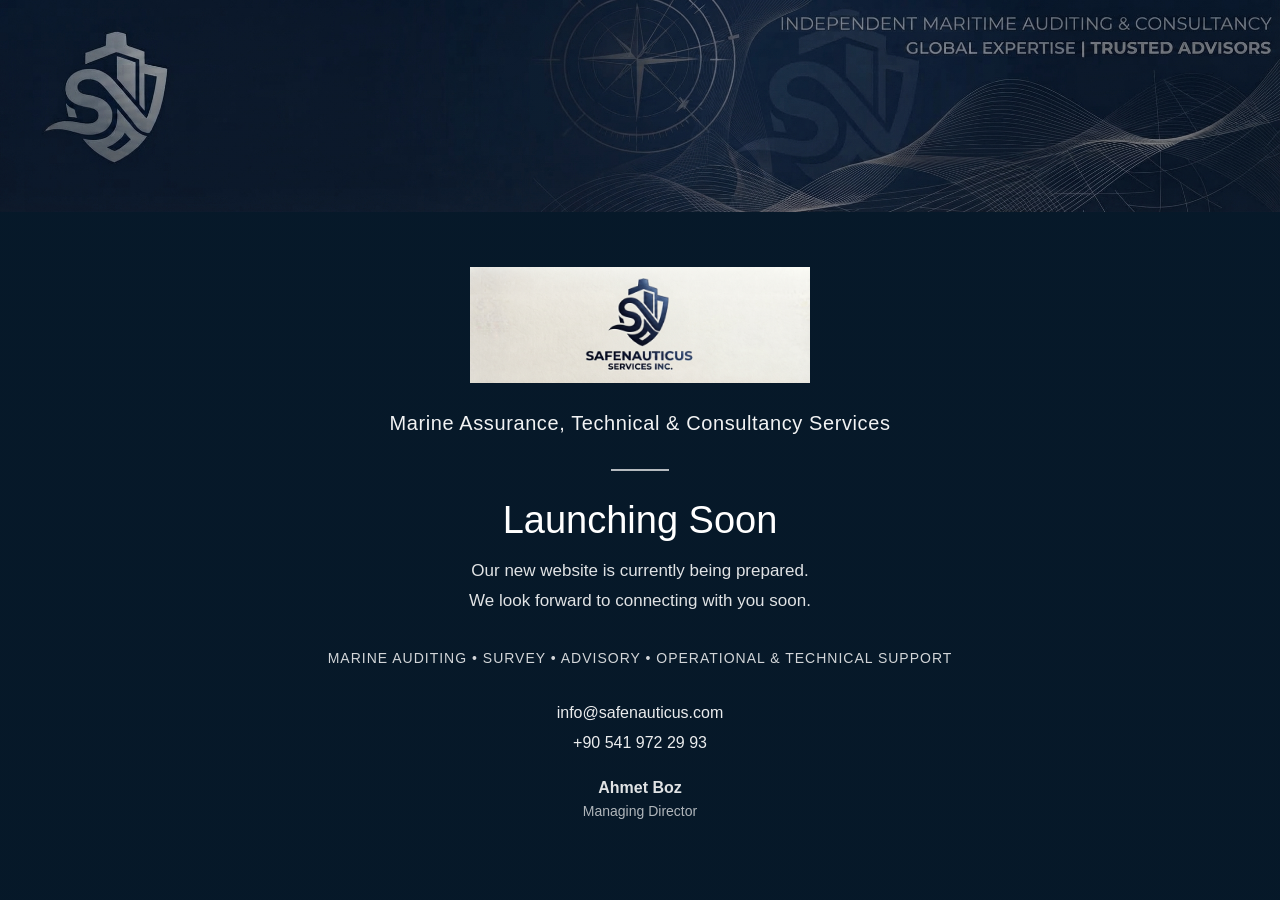
==== index.html @ a17a0221 "Update index.html" ====
<!DOCTYPE html>
<html lang="en">
<head>
  <meta charset="UTF-8" />
  <meta name="viewport" content="width=device-width, initial-scale=1.0" />

  <title>SafeNauticus Services Inc.</title>

  <meta
    name="description"
    content="SafeNauticus Services Inc. - Marine Assurance, Technical and Consultancy Services."
  />

  <link rel="icon" type="image/png" href="favicon.png">
  <link rel="apple-touch-icon" href="favicon.png">

  <style>
    * {
      margin: 0;
      padding: 0;
      box-sizing: border-box;
    }

    html,
    body {
      width: 100%;
      min-height: 100%;
      background: #071a2b;
      font-family: Arial, Helvetica, sans-serif;
      color: #ffffff;
    }

    body {
      min-height: 100vh;
      overflow-x: hidden;
    }

    .hero {
      width: 100%;
      min-height: 100vh;

      background-color: #071a2b;

      background-image:
        linear-gradient(
          rgba(3, 17, 30, 0.12),
          rgba(3, 17, 30, 0.18)
        ),
        url("Cover.jpeg");

      background-size: 100% auto;
      background-position: top center;
      background-repeat: no-repeat;

      display: flex;
      align-items: center;
      justify-content: center;

      padding: 250px 24px 60px;
    }

    .content {
      width: 100%;
      max-width: 900px;
      text-align: center;
      margin: 0 auto;
    }

    .logo {
      width: 340px;
      max-width: 85%;
      height: auto;
      display: block;
      margin: 0 auto 24px;
    }

    .subtitle {
      font-size: clamp(16px, 1.9vw, 20px);
      font-weight: 400;
      letter-spacing: 0.6px;
      line-height: 1.6;
      opacity: 0.95;
      margin-bottom: 30px;
    }

    .divider {
      width: 58px;
      height: 2px;
      background: rgba(255, 255, 255, 0.70);
      margin: 0 auto 28px;
    }

    h2 {
      font-size: clamp(28px, 3vw, 38px);
      font-weight: 500;
      margin-bottom: 14px;
    }

    .message {
      font-size: clamp(15px, 1.5vw, 17px);
      line-height: 1.75;
      opacity: 0.88;
      margin-bottom: 30px;
    }

    .services {
      font-size: clamp(12px, 1.1vw, 14px);
      font-weight: 500;
      letter-spacing: 1px;
      line-height: 1.9;
      text-transform: uppercase;
      opacity: 0.82;
      margin-bottom: 26px;
    }

    .contact {
      margin-top: 4px;
      line-height: 1.9;
    }

    .email,
    .phone {
      display: inline-block;
      font-size: 16px;
      font-weight: 500;
      color: #ffffff;
      text-decoration: none;
      opacity: 0.92;
    }

    .email:hover,
    .phone:hover {
      opacity: 1;
    }

    .person {
      margin-top: 16px;
      font-size: 15px;
      line-height: 1.6;
      opacity: 0.88;
    }

    .person-name {
      font-weight: 600;
      font-size: 16px;
    }

    .person-title {
      font-size: 14px;
      opacity: 0.78;
    }

    @media (max-width: 1100px) {
      .hero {
        padding-top: 220px;
      }
    }

    @media (max-width: 768px) {
      .hero {
        background-size: 100% auto;
        background-position: top center;
        padding: 170px 20px 45px;
      }

      .logo {
        width: 290px;
        max-width: 88%;
        margin-bottom: 22px;
      }

      .subtitle {
        margin-bottom: 26px;
      }

      .services {
        max-width: 600px;
        margin-left: auto;
        margin-right: auto;
        margin-bottom: 24px;
      }
    }

    @media (max-width: 480px) {
      .hero {
        padding-top: 120px;
      }

      .logo {
        width: 250px;
        max-width: 90%;
      }

      .services {
        letter-spacing: 0.7px;
      }

      .message br {
        display: none;
      }
    }
  </style>
</head>

<body>

  <section class="hero">

    <div class="content">

      <img
        src="mainlogo.jpeg"
        alt="SafeNauticus Services Inc."
        class="logo"
      />

      <div class="subtitle">
        Marine Assurance, Technical &amp; Consultancy Services
      </div>

      <div class="divider"></div>

      <h2>Launching Soon</h2>

      <div class="message">
        Our new website is currently being prepared.<br>
        We look forward to connecting with you soon.
      </div>

      <div class="services">
        Marine Auditing • Survey • Advisory • Operational &amp; Technical Support
      </div>

      <div class="contact">

        <a
          href="mailto:info@safenauticus.com"
          class="email"
        >
          info@safenauticus.com
        </a>

        <br>

        <a
          href="tel:+905419722993"
          class="phone"
        >
          +90 541 972 29 93
        </a>

        <div class="person">
          <div class="person-name">Ahmet Boz</div>
          <div class="person-title">Managing Director</div>
        </div>

      </div>

    </div>

  </section>

</body>
</html>
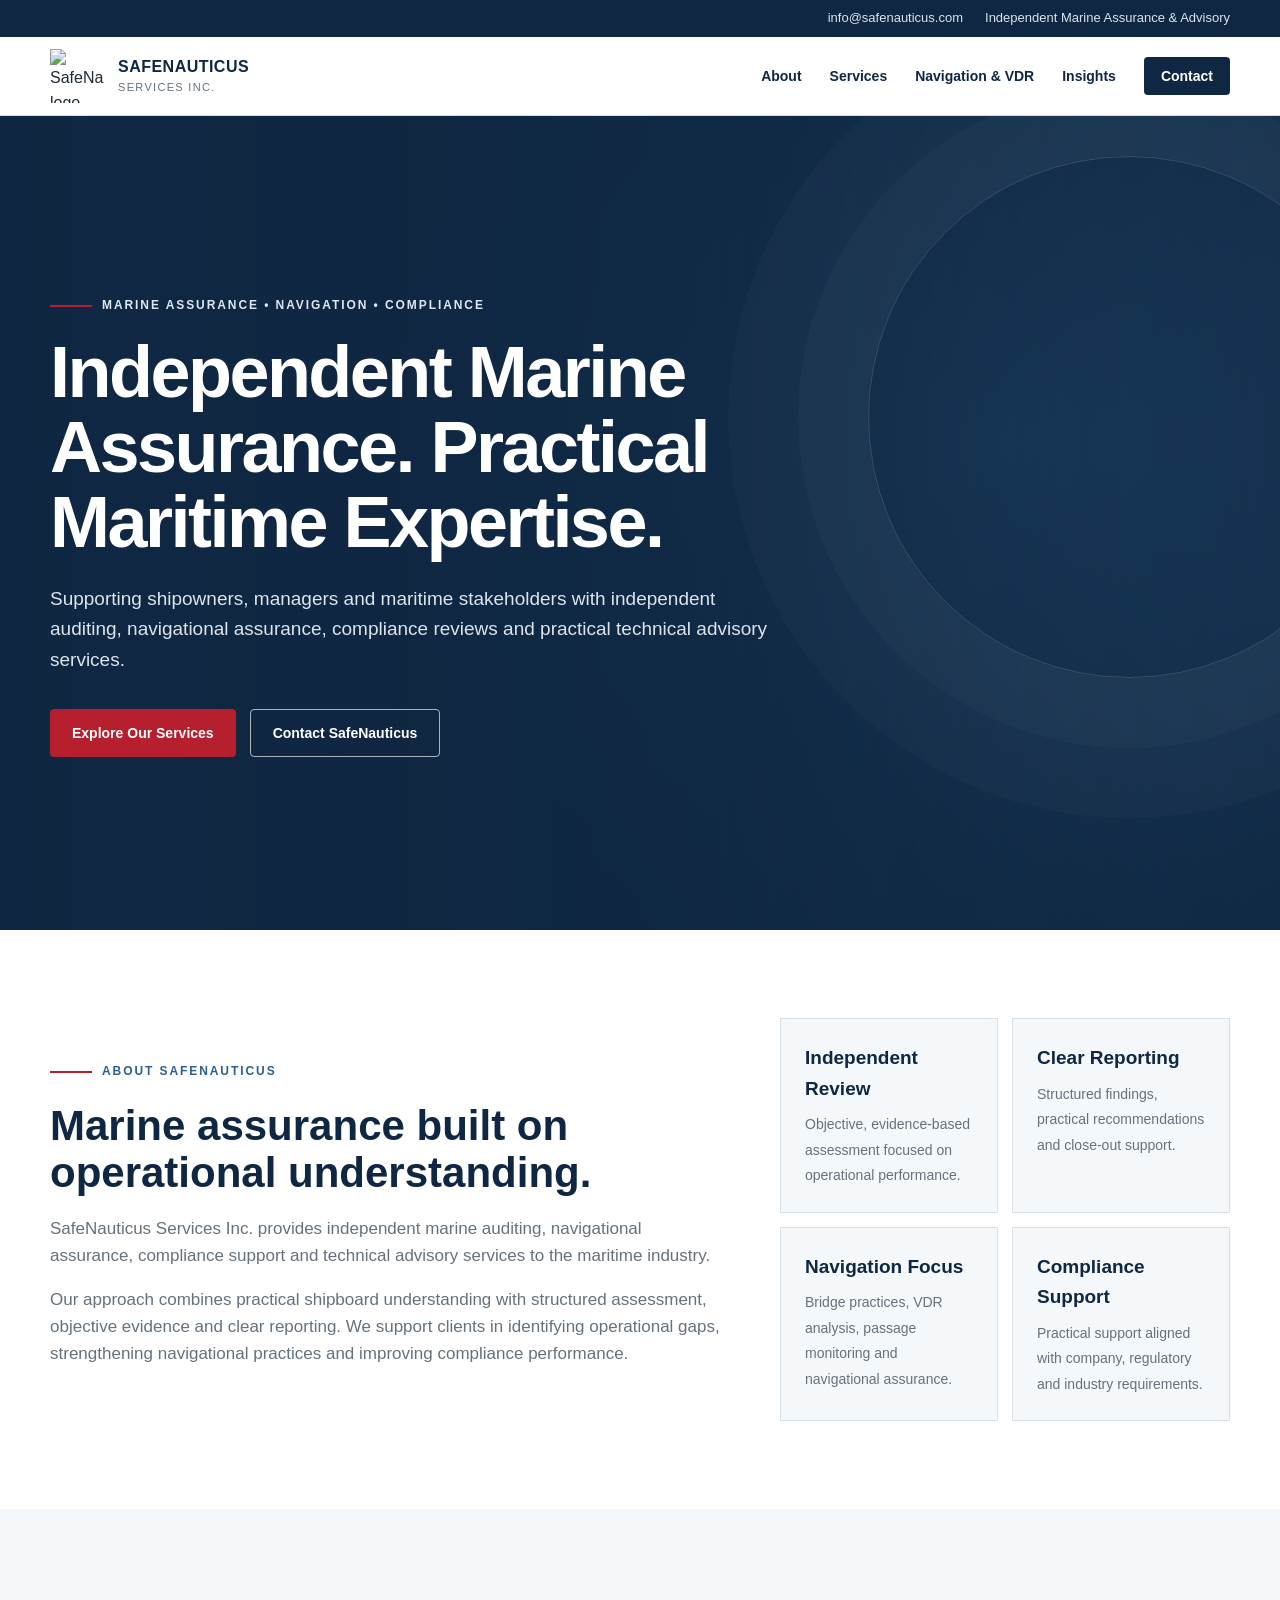
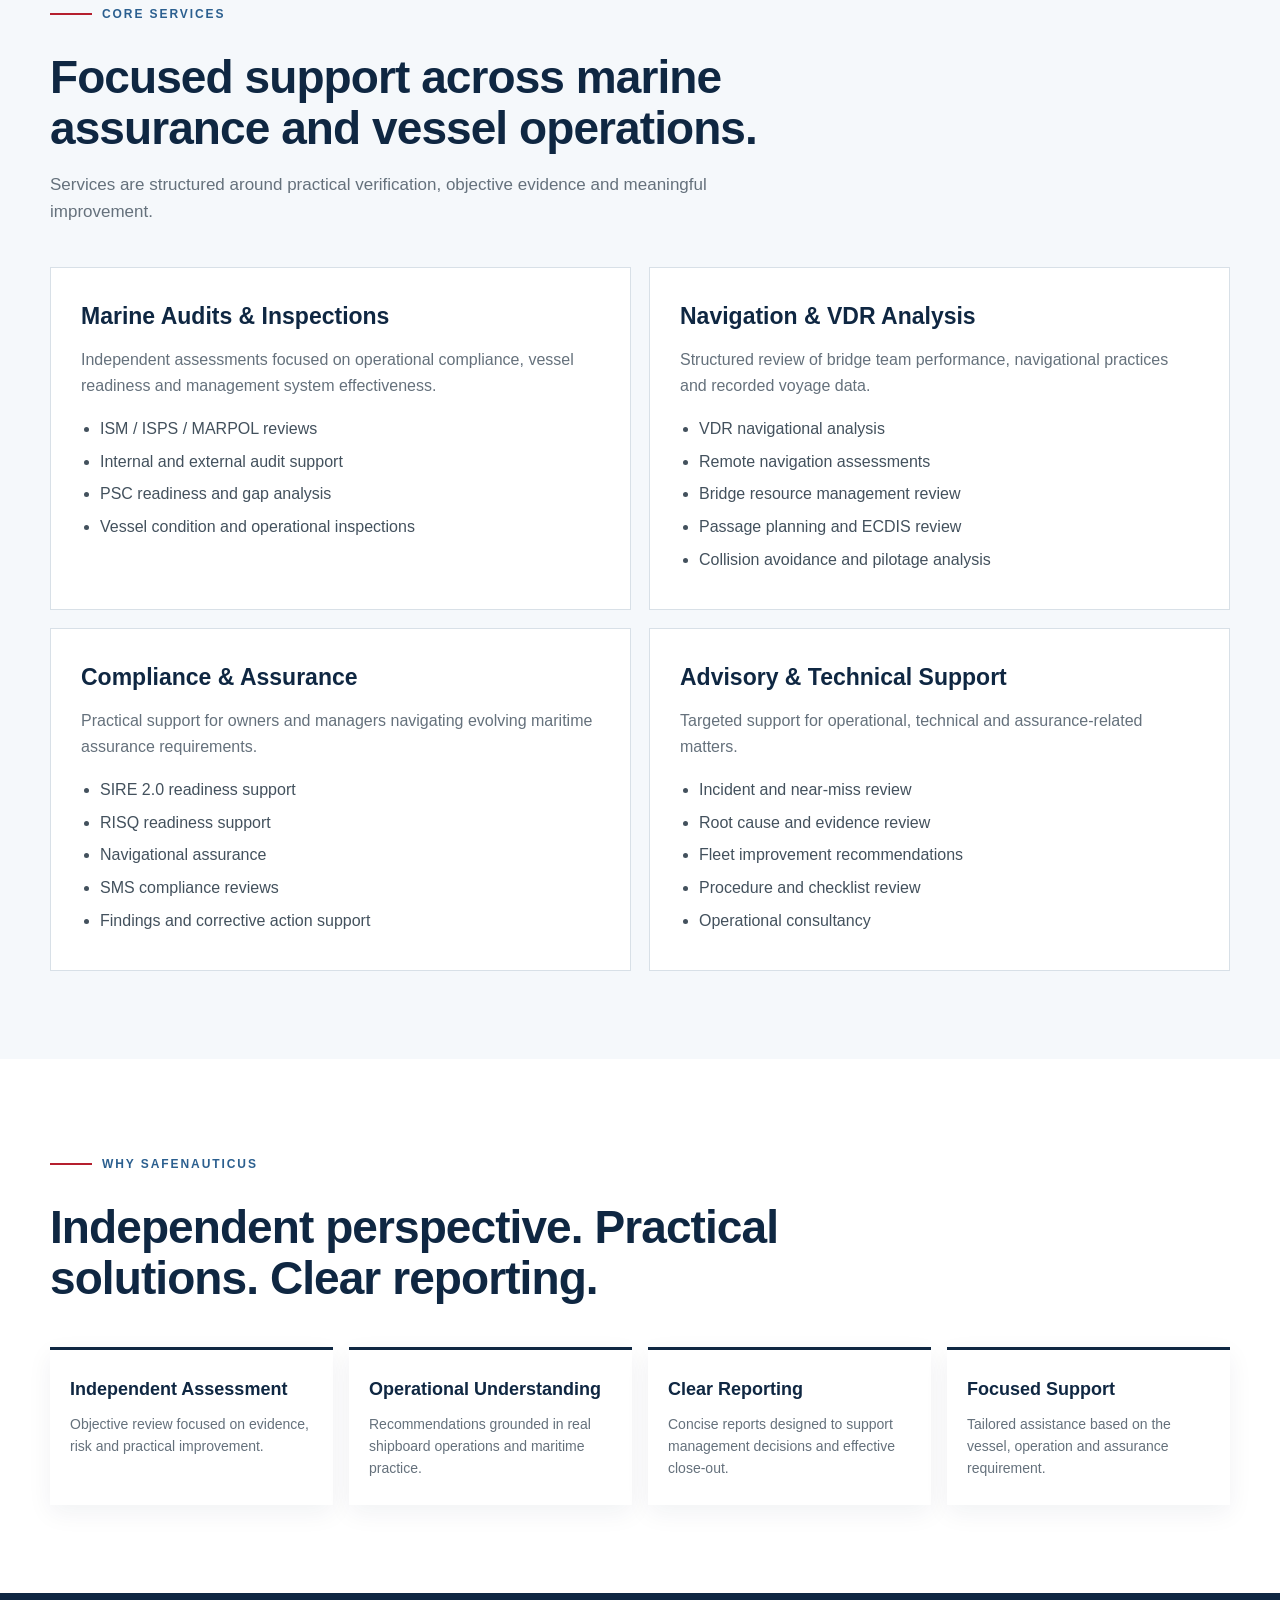
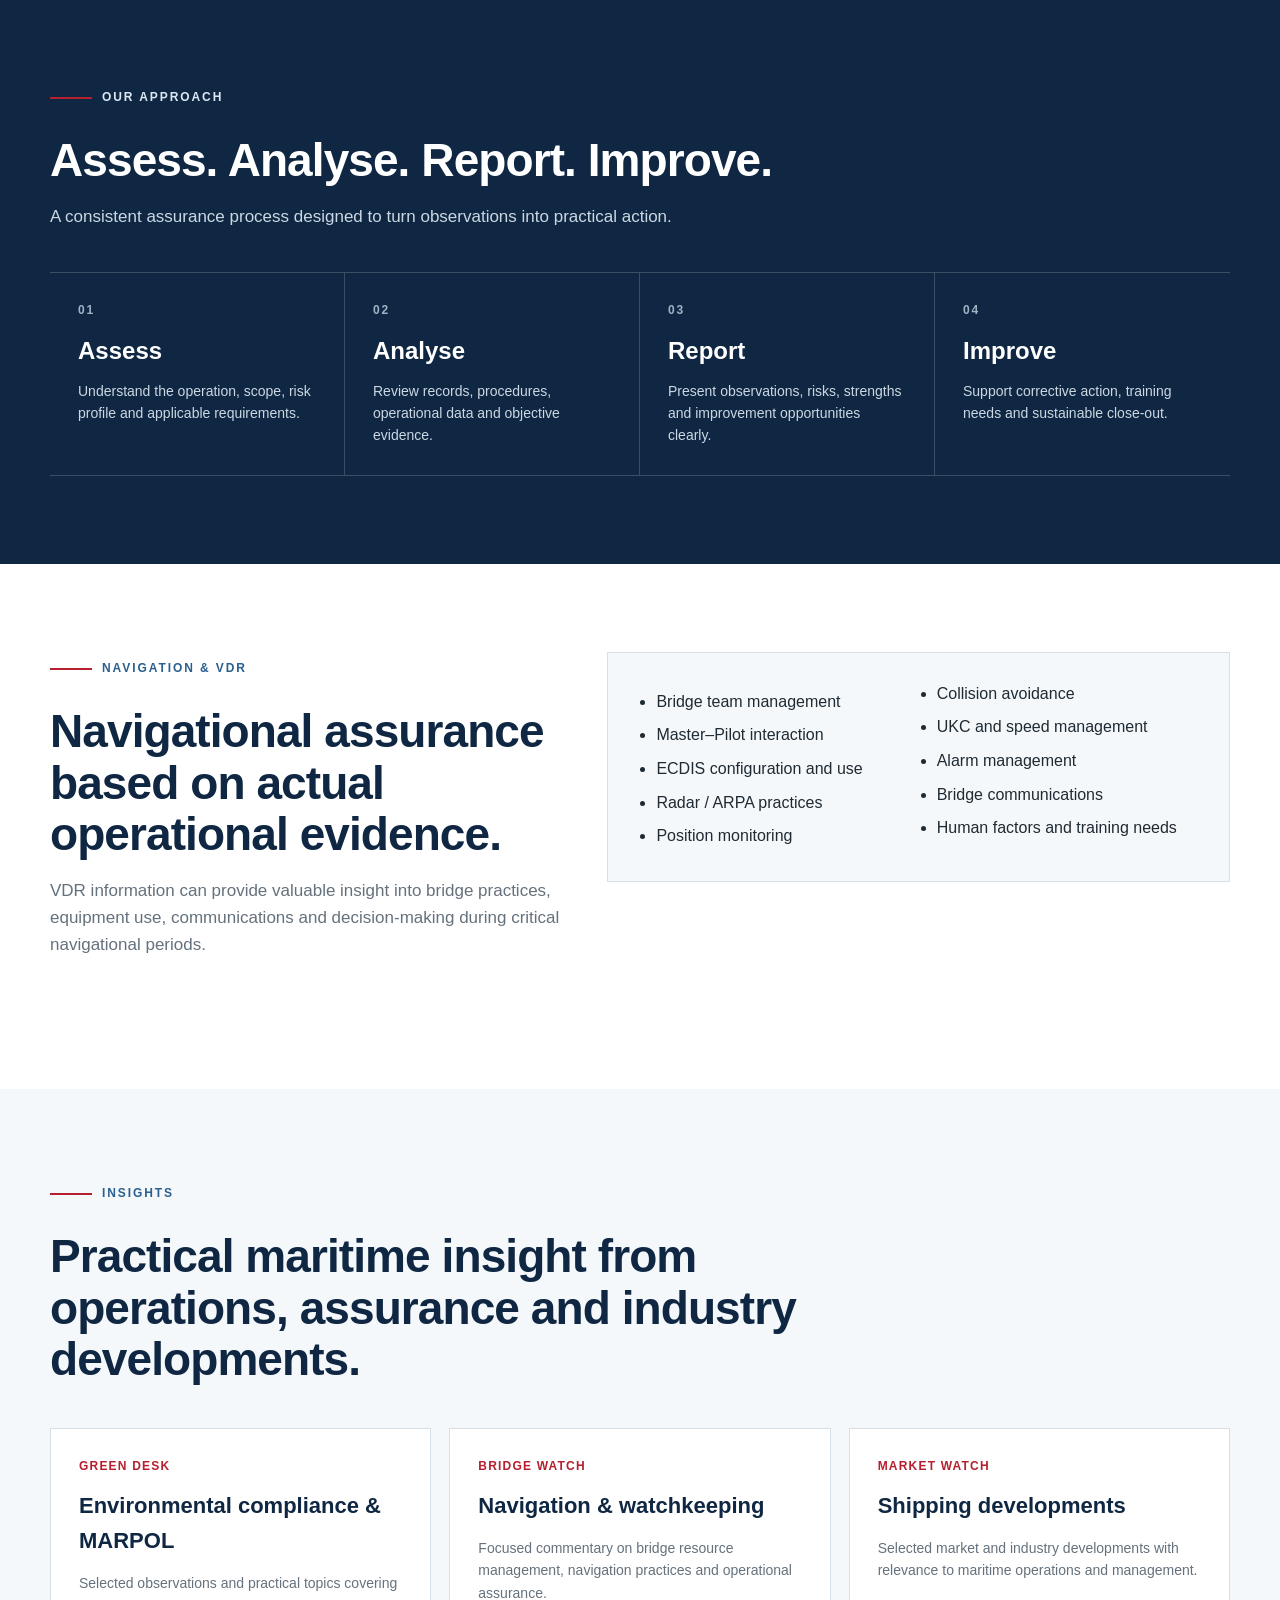
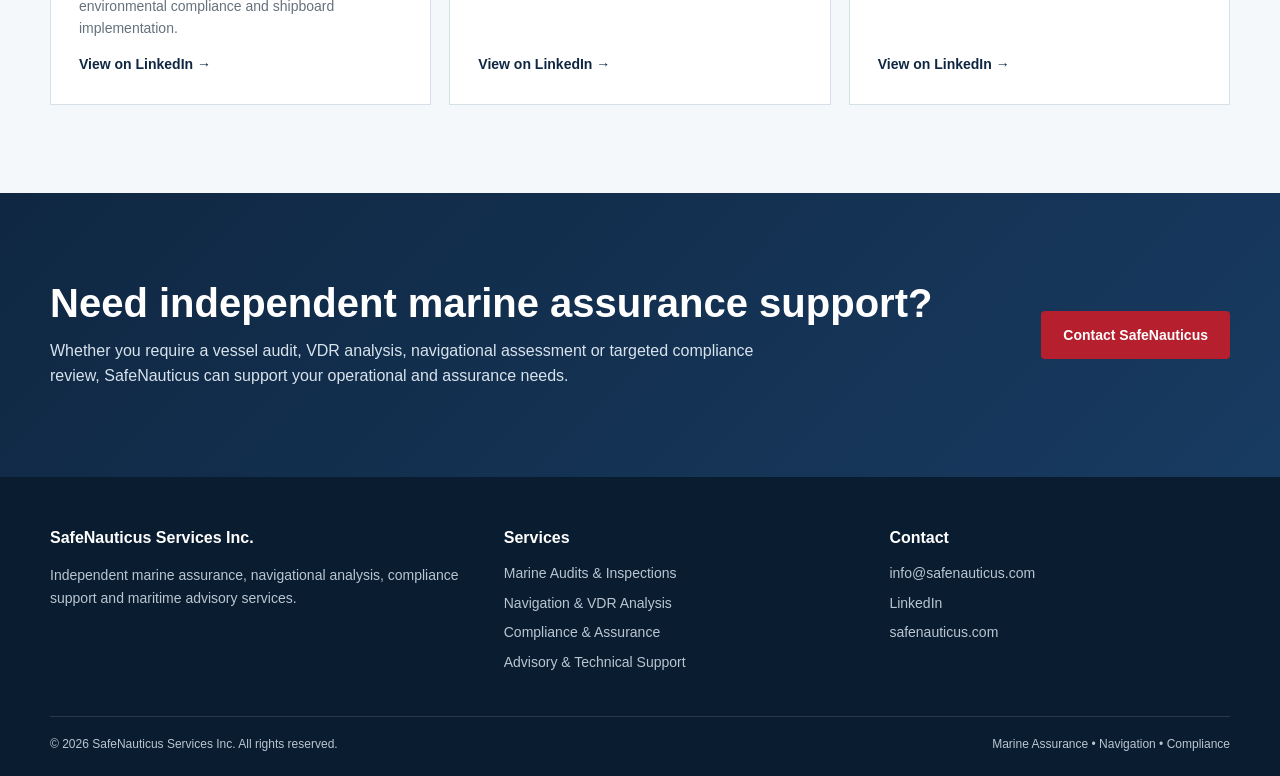
==== commit 7b0263a0: "Redesign SafeNauticus homepage Updated HTML structure and styling for improved semantics and design " ====
--- a/index.html
+++ b/index.html
@@ -1,264 +1,745 @@
-<!DOCTYPE html>
+<!doctype html>
 <html lang="en">
 <head>
-  <meta charset="UTF-8" />
-  <meta name="viewport" content="width=device-width, initial-scale=1.0" />
-
-  <title>SafeNauticus Services Inc.</title>
-
-  <meta
-    name="description"
-    content="SafeNauticus Services Inc. - Marine Assurance, Technical and Consultancy Services."
-  />
-
-  <link rel="icon" type="image/png" href="favicon.png">
-  <link rel="apple-touch-icon" href="favicon.png">
+  <meta charset="utf-8" />
+  <meta name="viewport" content="width=device-width, initial-scale=1" />
+  <meta name="description" content="SafeNauticus Services Inc. provides independent marine auditing, navigational assurance, VDR analysis, compliance support and maritime advisory services." />
+  <title>SafeNauticus Services Inc. | Marine Assurance & VDR Analysis</title>
 
   <style>
-    * {
-      margin: 0;
-      padding: 0;
-      box-sizing: border-box;
-    }
-
-    html,
-    body {
-      width: 100%;
-      min-height: 100%;
-      background: #071a2b;
-      font-family: Arial, Helvetica, sans-serif;
-      color: #ffffff;
-    }
-
-    body {
-      min-height: 100vh;
-      overflow-x: hidden;
-    }
-
-    .hero {
-      width: 100%;
-      min-height: 100vh;
-
-      background-color: #071a2b;
-
-      background-image:
-        linear-gradient(
-          rgba(3, 17, 30, 0.12),
-          rgba(3, 17, 30, 0.18)
-        ),
-        url("Cover.jpeg");
-
-      background-size: 100% auto;
-      background-position: top center;
-      background-repeat: no-repeat;
-
-      display: flex;
-      align-items: center;
-      justify-content: center;
-
-      padding: 250px 24px 60px;
-    }
-
-    .content {
-      width: 100%;
-      max-width: 900px;
-      text-align: center;
-      margin: 0 auto;
-    }
-
-    .logo {
-      width: 340px;
-      max-width: 85%;
-      height: auto;
-      display: block;
-      margin: 0 auto 24px;
-    }
-
-    .subtitle {
-      font-size: clamp(16px, 1.9vw, 20px);
-      font-weight: 400;
-      letter-spacing: 0.6px;
-      line-height: 1.6;
-      opacity: 0.95;
-      margin-bottom: 30px;
-    }
-
-    .divider {
-      width: 58px;
-      height: 2px;
-      background: rgba(255, 255, 255, 0.70);
-      margin: 0 auto 28px;
-    }
-
-    h2 {
-      font-size: clamp(28px, 3vw, 38px);
-      font-weight: 500;
-      margin-bottom: 14px;
-    }
-
-    .message {
-      font-size: clamp(15px, 1.5vw, 17px);
-      line-height: 1.75;
-      opacity: 0.88;
-      margin-bottom: 30px;
-    }
-
-    .services {
-      font-size: clamp(12px, 1.1vw, 14px);
-      font-weight: 500;
-      letter-spacing: 1px;
-      line-height: 1.9;
-      text-transform: uppercase;
-      opacity: 0.82;
-      margin-bottom: 26px;
-    }
-
-    .contact {
-      margin-top: 4px;
-      line-height: 1.9;
-    }
-
-    .email,
-    .phone {
-      display: inline-block;
-      font-size: 16px;
-      font-weight: 500;
-      color: #ffffff;
-      text-decoration: none;
-      opacity: 0.92;
-    }
-
-    .email:hover,
-    .phone:hover {
-      opacity: 1;
-    }
-
-    .person {
-      margin-top: 16px;
-      font-size: 15px;
-      line-height: 1.6;
-      opacity: 0.88;
-    }
-
-    .person-name {
-      font-weight: 600;
-      font-size: 16px;
-    }
-
-    .person-title {
-      font-size: 14px;
-      opacity: 0.78;
-    }
-
-    @media (max-width: 1100px) {
-      .hero {
-        padding-top: 220px;
-      }
-    }
-
-    @media (max-width: 768px) {
-      .hero {
-        background-size: 100% auto;
-        background-position: top center;
-        padding: 170px 20px 45px;
-      }
-
-      .logo {
-        width: 290px;
-        max-width: 88%;
-        margin-bottom: 22px;
-      }
-
-      .subtitle {
-        margin-bottom: 26px;
-      }
-
-      .services {
-        max-width: 600px;
-        margin-left: auto;
-        margin-right: auto;
-        margin-bottom: 24px;
-      }
-    }
-
-    @media (max-width: 480px) {
-      .hero {
-        padding-top: 120px;
-      }
-
-      .logo {
-        width: 250px;
-        max-width: 90%;
-      }
-
-      .services {
-        letter-spacing: 0.7px;
-      }
-
-      .message br {
-        display: none;
-      }
+    :root{
+      --navy:#0f2742;
+      --navy-2:#183b61;
+      --blue:#2b5f8f;
+      --red:#b51f2e;
+      --ink:#1f2a33;
+      --muted:#65717c;
+      --line:#d8e0e7;
+      --soft:#f5f8fb;
+      --white:#ffffff;
+      --max:1180px;
+    }
+
+    *{box-sizing:border-box}
+    html{scroll-behavior:smooth}
+    body{
+      margin:0;
+      font-family:Arial, Helvetica, sans-serif;
+      color:var(--ink);
+      background:var(--white);
+      line-height:1.6;
+    }
+
+    a{color:inherit;text-decoration:none}
+    img{max-width:100%;display:block}
+    .container{width:min(var(--max), calc(100% - 40px));margin:auto}
+
+    .topbar{
+      background:var(--navy);
+      color:#d9e5ef;
+      font-size:13px;
+      padding:8px 0;
+    }
+    .topbar-inner{
+      display:flex;
+      justify-content:flex-end;
+      gap:22px;
+      align-items:center;
+    }
+
+    header{
+      position:sticky;
+      top:0;
+      z-index:50;
+      background:rgba(255,255,255,.96);
+      backdrop-filter:blur(10px);
+      border-bottom:1px solid var(--line);
+    }
+    .nav{
+      min-height:78px;
+      display:flex;
+      align-items:center;
+      justify-content:space-between;
+      gap:25px;
+    }
+    .brand{
+      display:flex;
+      align-items:center;
+      gap:14px;
+      min-width:250px;
+    }
+    .brand img{
+      width:54px;
+      height:54px;
+      object-fit:contain;
+    }
+    .brand-name{
+      font-weight:800;
+      letter-spacing:.03em;
+      color:var(--navy);
+      line-height:1.1;
+    }
+    .brand-name span{
+      display:block;
+      font-weight:500;
+      font-size:11px;
+      color:var(--muted);
+      letter-spacing:.12em;
+      margin-top:5px;
+    }
+    nav ul{
+      display:flex;
+      gap:28px;
+      list-style:none;
+      padding:0;
+      margin:0;
+      align-items:center;
+      font-size:14px;
+      font-weight:700;
+      color:var(--navy);
+    }
+    nav a:hover{color:var(--red)}
+    .nav-cta{
+      background:var(--navy);
+      color:#fff;
+      padding:11px 17px;
+      border-radius:4px;
+    }
+    .nav-cta:hover{background:var(--red);color:#fff}
+
+    .hero{
+      position:relative;
+      overflow:hidden;
+      background:
+        linear-gradient(90deg, rgba(15,39,66,.97) 0%, rgba(15,39,66,.91) 56%, rgba(15,39,66,.66) 100%),
+        radial-gradient(circle at 78% 40%, #2d648d 0%, #0f2742 55%);
+      color:white;
+      min-height:610px;
+      display:flex;
+      align-items:center;
+    }
+    .hero:after{
+      content:"";
+      position:absolute;
+      width:520px;
+      height:520px;
+      right:-110px;
+      top:40px;
+      border:1px solid rgba(255,255,255,.15);
+      border-radius:50%;
+      box-shadow:
+        0 0 0 70px rgba(255,255,255,.025),
+        0 0 0 140px rgba(255,255,255,.018);
+    }
+    .hero-content{
+      position:relative;
+      z-index:2;
+      max-width:800px;
+      padding:85px 0;
+    }
+    .eyebrow{
+      display:inline-flex;
+      align-items:center;
+      gap:10px;
+      text-transform:uppercase;
+      letter-spacing:.16em;
+      font-size:12px;
+      font-weight:800;
+      color:#dce8f2;
+      margin-bottom:20px;
+    }
+    .eyebrow:before{
+      content:"";
+      width:42px;
+      height:2px;
+      background:var(--red);
+    }
+    h1{
+      margin:0 0 24px;
+      font-size:clamp(42px,6vw,72px);
+      line-height:1.04;
+      letter-spacing:-.035em;
+      max-width:850px;
+    }
+    .hero p{
+      max-width:720px;
+      font-size:19px;
+      color:#dce5ed;
+      margin:0 0 34px;
+    }
+    .buttons{
+      display:flex;
+      flex-wrap:wrap;
+      gap:14px;
+    }
+    .btn{
+      display:inline-flex;
+      justify-content:center;
+      align-items:center;
+      min-height:48px;
+      padding:0 22px;
+      border-radius:4px;
+      font-weight:800;
+      font-size:14px;
+      transition:.2s ease;
+    }
+    .btn-primary{background:var(--red);color:#fff}
+    .btn-primary:hover{background:#941824}
+    .btn-outline{border:1px solid rgba(255,255,255,.65);color:white}
+    .btn-outline:hover{background:white;color:var(--navy)}
+
+    section{padding:88px 0}
+    .section-head{
+      max-width:760px;
+      margin-bottom:42px;
+    }
+    .section-head h2{
+      font-size:clamp(30px,4vw,46px);
+      line-height:1.12;
+      margin:8px 0 16px;
+      color:var(--navy);
+      letter-spacing:-.02em;
+    }
+    .section-head p{
+      color:var(--muted);
+      font-size:17px;
+      margin:0;
+    }
+
+    .intro-grid{
+      display:grid;
+      grid-template-columns:1.2fr .8fr;
+      gap:55px;
+      align-items:center;
+    }
+    .intro-copy h2{
+      font-size:42px;
+      line-height:1.13;
+      color:var(--navy);
+      margin:0 0 18px;
+    }
+    .intro-copy p{color:var(--muted);font-size:17px}
+    .stats{
+      display:grid;
+      grid-template-columns:1fr 1fr;
+      gap:14px;
+    }
+    .stat{
+      background:var(--soft);
+      border:1px solid var(--line);
+      padding:24px;
+      min-height:130px;
+    }
+    .stat strong{
+      display:block;
+      color:var(--navy);
+      font-size:19px;
+      margin-bottom:7px;
+    }
+    .stat span{font-size:14px;color:var(--muted)}
+
+    .services{background:var(--soft)}
+    .cards{
+      display:grid;
+      grid-template-columns:repeat(2,1fr);
+      gap:18px;
+    }
+    .card{
+      background:#fff;
+      border:1px solid var(--line);
+      padding:30px;
+      transition:.2s ease;
+      position:relative;
+      overflow:hidden;
+    }
+    .card:before{
+      content:"";
+      position:absolute;
+      left:0;top:0;
+      width:4px;height:100%;
+      background:var(--red);
+      transform:scaleY(0);
+      transform-origin:top;
+      transition:.2s;
+    }
+    .card:hover{transform:translateY(-3px);box-shadow:0 14px 32px rgba(15,39,66,.08)}
+    .card:hover:before{transform:scaleY(1)}
+    .card h3{color:var(--navy);font-size:23px;margin:0 0 12px}
+    .card p{color:var(--muted);margin:0 0 18px}
+    .card ul{padding-left:19px;margin:0;color:#43515d}
+    .card li{margin:7px 0}
+
+    .why-grid{
+      display:grid;
+      grid-template-columns:repeat(4,1fr);
+      gap:16px;
+    }
+    .why-item{
+      padding:25px 20px;
+      border-top:3px solid var(--navy);
+      background:#fff;
+      box-shadow:0 8px 24px rgba(15,39,66,.06);
+    }
+    .why-item h3{font-size:18px;color:var(--navy);margin:0 0 9px}
+    .why-item p{font-size:14px;color:var(--muted);margin:0}
+
+    .process{background:var(--navy);color:#fff}
+    .process .section-head h2{color:#fff}
+    .process .section-head p{color:#cbd8e3}
+    .steps{
+      display:grid;
+      grid-template-columns:repeat(4,1fr);
+      gap:0;
+      border-top:1px solid rgba(255,255,255,.18);
+      border-bottom:1px solid rgba(255,255,255,.18);
+    }
+    .step{
+      padding:28px;
+      border-right:1px solid rgba(255,255,255,.18);
+    }
+    .step:last-child{border-right:0}
+    .step-num{
+      font-size:12px;
+      letter-spacing:.16em;
+      color:#9fb3c5;
+      font-weight:800;
+    }
+    .step h3{font-size:24px;margin:12px 0 9px}
+    .step p{margin:0;color:#cbd8e3;font-size:14px}
+
+    .nav-assurance{
+      display:grid;
+      grid-template-columns:.9fr 1.1fr;
+      gap:48px;
+      align-items:start;
+    }
+    .nav-panel{
+      background:var(--soft);
+      border:1px solid var(--line);
+      padding:28px;
+    }
+    .nav-panel ul{
+      columns:2;
+      padding-left:20px;
+      margin:0;
+    }
+    .nav-panel li{margin:8px 0}
+
+    .insights{
+      background:var(--soft);
+    }
+    .insight-grid{
+      display:grid;
+      grid-template-columns:repeat(3,1fr);
+      gap:18px;
+    }
+    .insight{
+      background:#fff;
+      border:1px solid var(--line);
+      padding:28px;
+      min-height:220px;
+      display:flex;
+      flex-direction:column;
+      justify-content:space-between;
+    }
+    .insight .tag{
+      color:var(--red);
+      font-weight:800;
+      font-size:12px;
+      letter-spacing:.1em;
+      text-transform:uppercase;
+    }
+    .insight h3{color:var(--navy);font-size:22px;margin:12px 0}
+    .insight p{color:var(--muted);font-size:14px}
+    .insight a{font-weight:800;color:var(--navy);font-size:14px}
+
+    .cta{
+      background:linear-gradient(135deg,var(--navy),var(--navy-2));
+      color:#fff;
+    }
+    .cta-inner{
+      display:flex;
+      justify-content:space-between;
+      align-items:center;
+      gap:35px;
+    }
+    .cta h2{
+      font-size:40px;
+      line-height:1.12;
+      margin:0 0 12px;
+    }
+    .cta p{margin:0;color:#d8e3ec;max-width:740px}
+    .cta .btn{white-space:nowrap;background:var(--red)}
+
+    footer{
+      background:#0a1c30;
+      color:#b9c6d2;
+      padding:48px 0 22px;
+    }
+    .footer-grid{
+      display:grid;
+      grid-template-columns:1.2fr 1fr 1fr;
+      gap:45px;
+      margin-bottom:36px;
+    }
+    footer h4{color:#fff;margin:0 0 12px}
+    footer p, footer li, footer a{font-size:14px}
+    footer ul{list-style:none;padding:0;margin:0}
+    footer li{margin:7px 0}
+    .footer-bottom{
+      border-top:1px solid rgba(255,255,255,.12);
+      padding-top:18px;
+      font-size:12px;
+      display:flex;
+      justify-content:space-between;
+      gap:20px;
+      flex-wrap:wrap;
+    }
+
+    @media (max-width:900px){
+      nav ul{display:none}
+      .intro-grid,.nav-assurance,.footer-grid{grid-template-columns:1fr}
+      .cards,.why-grid,.steps,.insight-grid{grid-template-columns:1fr 1fr}
+      .hero{min-height:auto}
+      .cta-inner{align-items:flex-start;flex-direction:column}
+    }
+
+    @media (max-width:620px){
+      .container{width:min(100% - 28px,var(--max))}
+      .topbar{display:none}
+      .brand-name{font-size:14px}
+      .brand img{width:46px;height:46px}
+      .hero-content{padding:70px 0}
+      h1{font-size:44px}
+      .cards,.why-grid,.steps,.insight-grid,.stats{grid-template-columns:1fr}
+      .step{border-right:0;border-bottom:1px solid rgba(255,255,255,.18)}
+      .nav-panel ul{columns:1}
+      section{padding:68px 0}
     }
   </style>
 </head>
 
 <body>
-
-  <section class="hero">
-
-    <div class="content">
-
-      <img
-        src="mainlogo.jpeg"
-        alt="SafeNauticus Services Inc."
-        class="logo"
-      />
-
-      <div class="subtitle">
-        Marine Assurance, Technical &amp; Consultancy Services
-      </div>
-
-      <div class="divider"></div>
-
-      <h2>Launching Soon</h2>
-
-      <div class="message">
-        Our new website is currently being prepared.<br>
-        We look forward to connecting with you soon.
-      </div>
-
-      <div class="services">
-        Marine Auditing • Survey • Advisory • Operational &amp; Technical Support
-      </div>
-
-      <div class="contact">
-
-        <a
-          href="mailto:info@safenauticus.com"
-          class="email"
-        >
-          info@safenauticus.com
-        </a>
-
-        <br>
-
-        <a
-          href="tel:+905419722993"
-          class="phone"
-        >
-          +90 541 972 29 93
-        </a>
-
-        <div class="person">
-          <div class="person-name">Ahmet Boz</div>
-          <div class="person-title">Managing Director</div>
-        </div>
-
-      </div>
-
+  <div class="topbar">
+    <div class="container topbar-inner">
+      <a href="mailto:info@safenauticus.com">info@safenauticus.com</a>
+      <span>Independent Marine Assurance & Advisory</span>
     </div>
-
-  </section>
-
+  </div>
+
+  <header>
+    <div class="container nav">
+      <a href="#home" class="brand">
+        <!-- Rename your final logo file to logo.png and keep it in the same GitHub repository -->
+        <img src="logo.png" alt="SafeNauticus logo" />
+        <div class="brand-name">
+          SAFENAUTICUS
+          <span>SERVICES INC.</span>
+        </div>
+      </a>
+
+      <nav aria-label="Primary navigation">
+        <ul>
+          <li><a href="#about">About</a></li>
+          <li><a href="#services">Services</a></li>
+          <li><a href="#navigation">Navigation & VDR</a></li>
+          <li><a href="#insights">Insights</a></li>
+          <li><a class="nav-cta" href="#contact">Contact</a></li>
+        </ul>
+      </nav>
+    </div>
+  </header>
+
+  <main>
+    <section class="hero" id="home">
+      <div class="container">
+        <div class="hero-content">
+          <div class="eyebrow">Marine Assurance • Navigation • Compliance</div>
+          <h1>Independent Marine Assurance. Practical Maritime Expertise.</h1>
+          <p>
+            Supporting shipowners, managers and maritime stakeholders with independent auditing,
+            navigational assurance, compliance reviews and practical technical advisory services.
+          </p>
+          <div class="buttons">
+            <a class="btn btn-primary" href="#services">Explore Our Services</a>
+            <a class="btn btn-outline" href="#contact">Contact SafeNauticus</a>
+          </div>
+        </div>
+      </div>
+    </section>
+
+    <section id="about">
+      <div class="container intro-grid">
+        <div class="intro-copy">
+          <div class="eyebrow" style="color:var(--blue)">About SafeNauticus</div>
+          <h2>Marine assurance built on operational understanding.</h2>
+          <p>
+            SafeNauticus Services Inc. provides independent marine auditing, navigational assurance,
+            compliance support and technical advisory services to the maritime industry.
+          </p>
+          <p>
+            Our approach combines practical shipboard understanding with structured assessment,
+            objective evidence and clear reporting. We support clients in identifying operational gaps,
+            strengthening navigational practices and improving compliance performance.
+          </p>
+        </div>
+
+        <div class="stats">
+          <div class="stat">
+            <strong>Independent Review</strong>
+            <span>Objective, evidence-based assessment focused on operational performance.</span>
+          </div>
+          <div class="stat">
+            <strong>Clear Reporting</strong>
+            <span>Structured findings, practical recommendations and close-out support.</span>
+          </div>
+          <div class="stat">
+            <strong>Navigation Focus</strong>
+            <span>Bridge practices, VDR analysis, passage monitoring and navigational assurance.</span>
+          </div>
+          <div class="stat">
+            <strong>Compliance Support</strong>
+            <span>Practical support aligned with company, regulatory and industry requirements.</span>
+          </div>
+        </div>
+      </div>
+    </section>
+
+    <section class="services" id="services">
+      <div class="container">
+        <div class="section-head">
+          <div class="eyebrow" style="color:var(--blue)">Core Services</div>
+          <h2>Focused support across marine assurance and vessel operations.</h2>
+          <p>
+            Services are structured around practical verification, objective evidence and meaningful improvement.
+          </p>
+        </div>
+
+        <div class="cards">
+          <article class="card">
+            <h3>Marine Audits & Inspections</h3>
+            <p>Independent assessments focused on operational compliance, vessel readiness and management system effectiveness.</p>
+            <ul>
+              <li>ISM / ISPS / MARPOL reviews</li>
+              <li>Internal and external audit support</li>
+              <li>PSC readiness and gap analysis</li>
+              <li>Vessel condition and operational inspections</li>
+            </ul>
+          </article>
+
+          <article class="card">
+            <h3>Navigation & VDR Analysis</h3>
+            <p>Structured review of bridge team performance, navigational practices and recorded voyage data.</p>
+            <ul>
+              <li>VDR navigational analysis</li>
+              <li>Remote navigation assessments</li>
+              <li>Bridge resource management review</li>
+              <li>Passage planning and ECDIS review</li>
+              <li>Collision avoidance and pilotage analysis</li>
+            </ul>
+          </article>
+
+          <article class="card">
+            <h3>Compliance & Assurance</h3>
+            <p>Practical support for owners and managers navigating evolving maritime assurance requirements.</p>
+            <ul>
+              <li>SIRE 2.0 readiness support</li>
+              <li>RISQ readiness support</li>
+              <li>Navigational assurance</li>
+              <li>SMS compliance reviews</li>
+              <li>Findings and corrective action support</li>
+            </ul>
+          </article>
+
+          <article class="card">
+            <h3>Advisory & Technical Support</h3>
+            <p>Targeted support for operational, technical and assurance-related matters.</p>
+            <ul>
+              <li>Incident and near-miss review</li>
+              <li>Root cause and evidence review</li>
+              <li>Fleet improvement recommendations</li>
+              <li>Procedure and checklist review</li>
+              <li>Operational consultancy</li>
+            </ul>
+          </article>
+        </div>
+      </div>
+    </section>
+
+    <section>
+      <div class="container">
+        <div class="section-head">
+          <div class="eyebrow" style="color:var(--blue)">Why SafeNauticus</div>
+          <h2>Independent perspective. Practical solutions. Clear reporting.</h2>
+        </div>
+
+        <div class="why-grid">
+          <div class="why-item">
+            <h3>Independent Assessment</h3>
+            <p>Objective review focused on evidence, risk and practical improvement.</p>
+          </div>
+          <div class="why-item">
+            <h3>Operational Understanding</h3>
+            <p>Recommendations grounded in real shipboard operations and maritime practice.</p>
+          </div>
+          <div class="why-item">
+            <h3>Clear Reporting</h3>
+            <p>Concise reports designed to support management decisions and effective close-out.</p>
+          </div>
+          <div class="why-item">
+            <h3>Focused Support</h3>
+            <p>Tailored assistance based on the vessel, operation and assurance requirement.</p>
+          </div>
+        </div>
+      </div>
+    </section>
+
+    <section class="process">
+      <div class="container">
+        <div class="section-head">
+          <div class="eyebrow">Our Approach</div>
+          <h2>Assess. Analyse. Report. Improve.</h2>
+          <p>A consistent assurance process designed to turn observations into practical action.</p>
+        </div>
+
+        <div class="steps">
+          <div class="step">
+            <div class="step-num">01</div>
+            <h3>Assess</h3>
+            <p>Understand the operation, scope, risk profile and applicable requirements.</p>
+          </div>
+          <div class="step">
+            <div class="step-num">02</div>
+            <h3>Analyse</h3>
+            <p>Review records, procedures, operational data and objective evidence.</p>
+          </div>
+          <div class="step">
+            <div class="step-num">03</div>
+            <h3>Report</h3>
+            <p>Present observations, risks, strengths and improvement opportunities clearly.</p>
+          </div>
+          <div class="step">
+            <div class="step-num">04</div>
+            <h3>Improve</h3>
+            <p>Support corrective action, training needs and sustainable close-out.</p>
+          </div>
+        </div>
+      </div>
+    </section>
+
+    <section id="navigation">
+      <div class="container nav-assurance">
+        <div class="section-head">
+          <div class="eyebrow" style="color:var(--blue)">Navigation & VDR</div>
+          <h2>Navigational assurance based on actual operational evidence.</h2>
+          <p>
+            VDR information can provide valuable insight into bridge practices, equipment use,
+            communications and decision-making during critical navigational periods.
+          </p>
+        </div>
+
+        <div class="nav-panel">
+          <ul>
+            <li>Bridge team management</li>
+            <li>Master–Pilot interaction</li>
+            <li>ECDIS configuration and use</li>
+            <li>Radar / ARPA practices</li>
+            <li>Position monitoring</li>
+            <li>Collision avoidance</li>
+            <li>UKC and speed management</li>
+            <li>Alarm management</li>
+            <li>Bridge communications</li>
+            <li>Human factors and training needs</li>
+          </ul>
+        </div>
+      </div>
+    </section>
+
+    <section class="insights" id="insights">
+      <div class="container">
+        <div class="section-head">
+          <div class="eyebrow" style="color:var(--blue)">Insights</div>
+          <h2>Practical maritime insight from operations, assurance and industry developments.</h2>
+        </div>
+
+        <div class="insight-grid">
+          <article class="insight">
+            <div>
+              <div class="tag">Green Desk</div>
+              <h3>Environmental compliance & MARPOL</h3>
+              <p>Selected observations and practical topics covering environmental compliance and shipboard implementation.</p>
+            </div>
+            <a href="https://www.linkedin.com/company/safenauticus-services-inc/" target="_blank" rel="noopener">View on LinkedIn →</a>
+          </article>
+
+          <article class="insight">
+            <div>
+              <div class="tag">Bridge Watch</div>
+              <h3>Navigation & watchkeeping</h3>
+              <p>Focused commentary on bridge resource management, navigation practices and operational assurance.</p>
+            </div>
+            <a href="https://www.linkedin.com/company/safenauticus-services-inc/" target="_blank" rel="noopener">View on LinkedIn →</a>
+          </article>
+
+          <article class="insight">
+            <div>
+              <div class="tag">Market Watch</div>
+              <h3>Shipping developments</h3>
+              <p>Selected market and industry developments with relevance to maritime operations and management.</p>
+            </div>
+            <a href="https://www.linkedin.com/company/safenauticus-services-inc/" target="_blank" rel="noopener">View on LinkedIn →</a>
+          </article>
+        </div>
+      </div>
+    </section>
+
+    <section class="cta" id="contact">
+      <div class="container cta-inner">
+        <div>
+          <h2>Need independent marine assurance support?</h2>
+          <p>
+            Whether you require a vessel audit, VDR analysis, navigational assessment or targeted compliance review,
+            SafeNauticus can support your operational and assurance needs.
+          </p>
+        </div>
+        <a class="btn" href="mailto:info@safenauticus.com">Contact SafeNauticus</a>
+      </div>
+    </section>
+  </main>
+
+  <footer>
+    <div class="container">
+      <div class="footer-grid">
+        <div>
+          <h4>SafeNauticus Services Inc.</h4>
+          <p>Independent marine assurance, navigational analysis, compliance support and maritime advisory services.</p>
+        </div>
+
+        <div>
+          <h4>Services</h4>
+          <ul>
+            <li>Marine Audits & Inspections</li>
+            <li>Navigation & VDR Analysis</li>
+            <li>Compliance & Assurance</li>
+            <li>Advisory & Technical Support</li>
+          </ul>
+        </div>
+
+        <div>
+          <h4>Contact</h4>
+          <ul>
+            <li><a href="mailto:info@safenauticus.com">info@safenauticus.com</a></li>
+            <li><a href="https://www.linkedin.com/company/safenauticus-services-inc/" target="_blank" rel="noopener">LinkedIn</a></li>
+            <li><a href="https://safenauticus.com/">safenauticus.com</a></li>
+          </ul>
+        </div>
+      </div>
+
+      <div class="footer-bottom">
+        <span>© 2026 SafeNauticus Services Inc. All rights reserved.</span>
+        <span>Marine Assurance • Navigation • Compliance</span>
+      </div>
+    </div>
+  </footer>
 </body>
 </html>
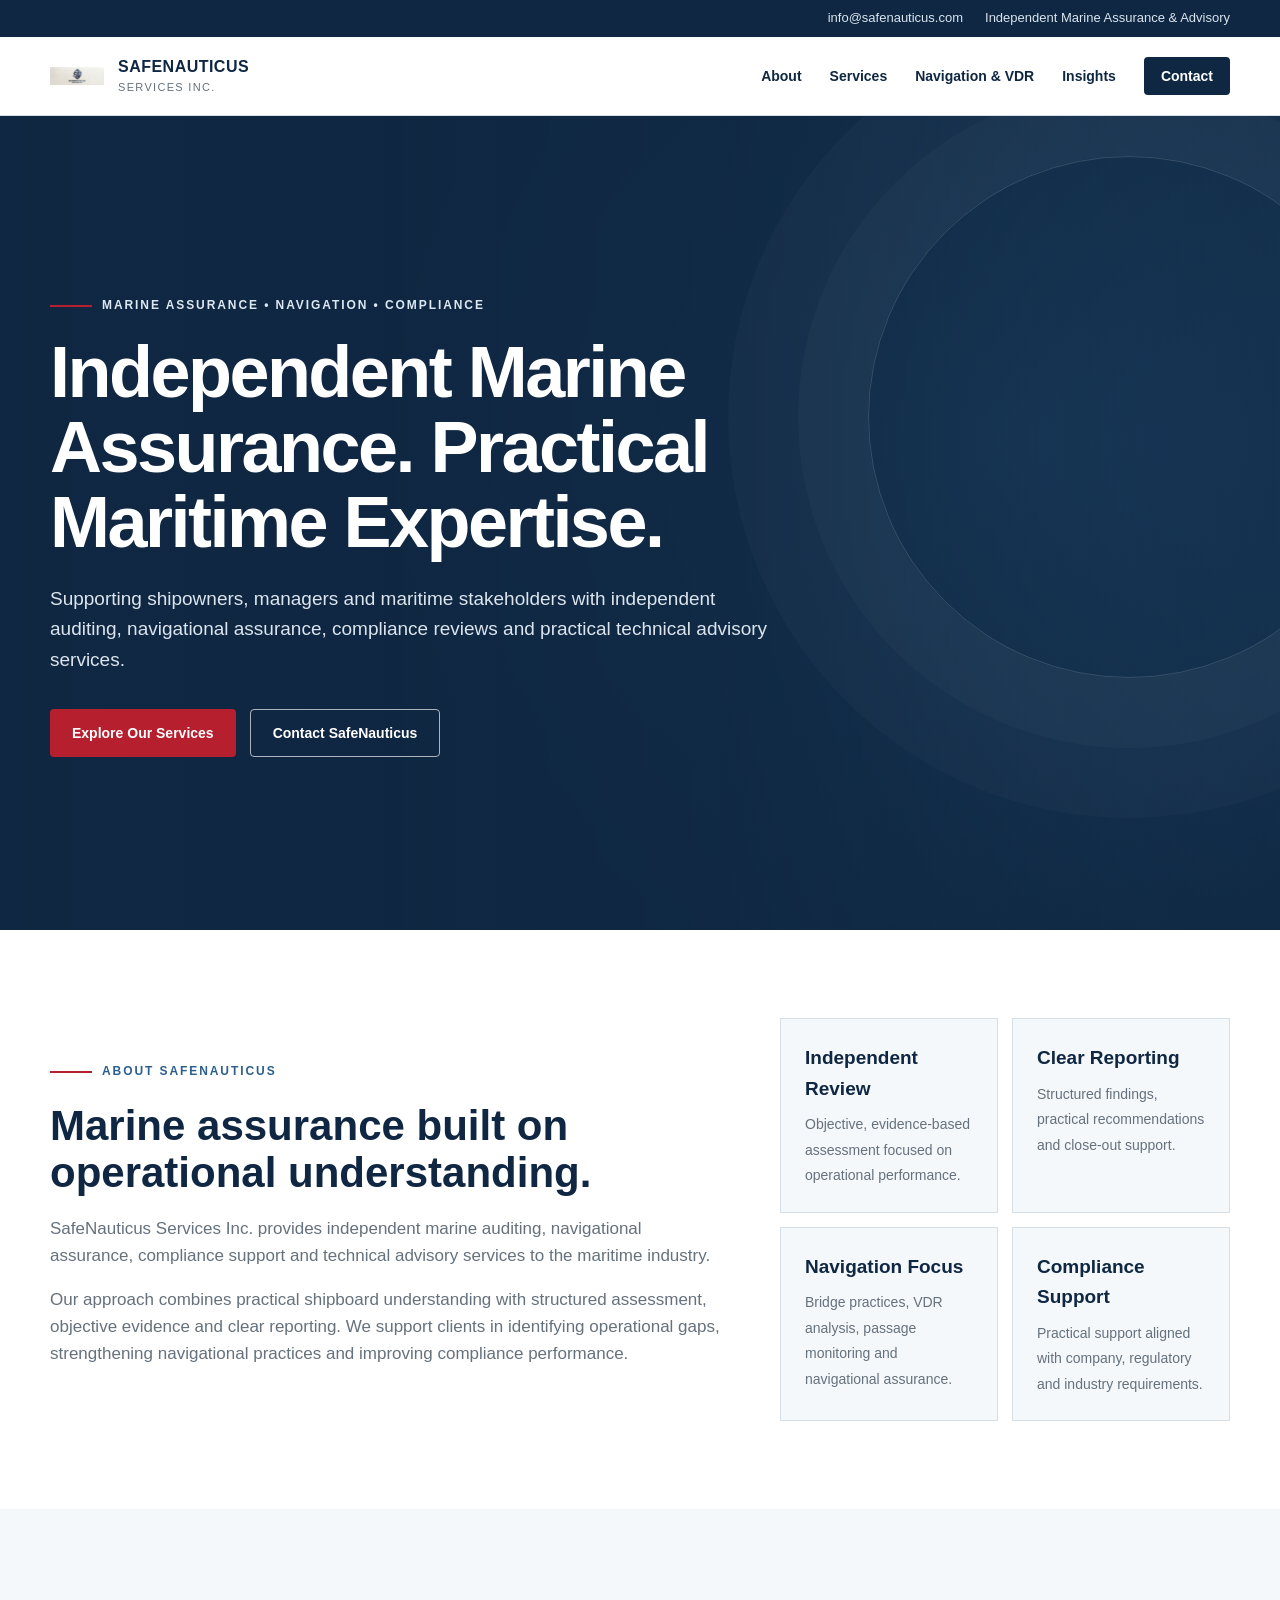
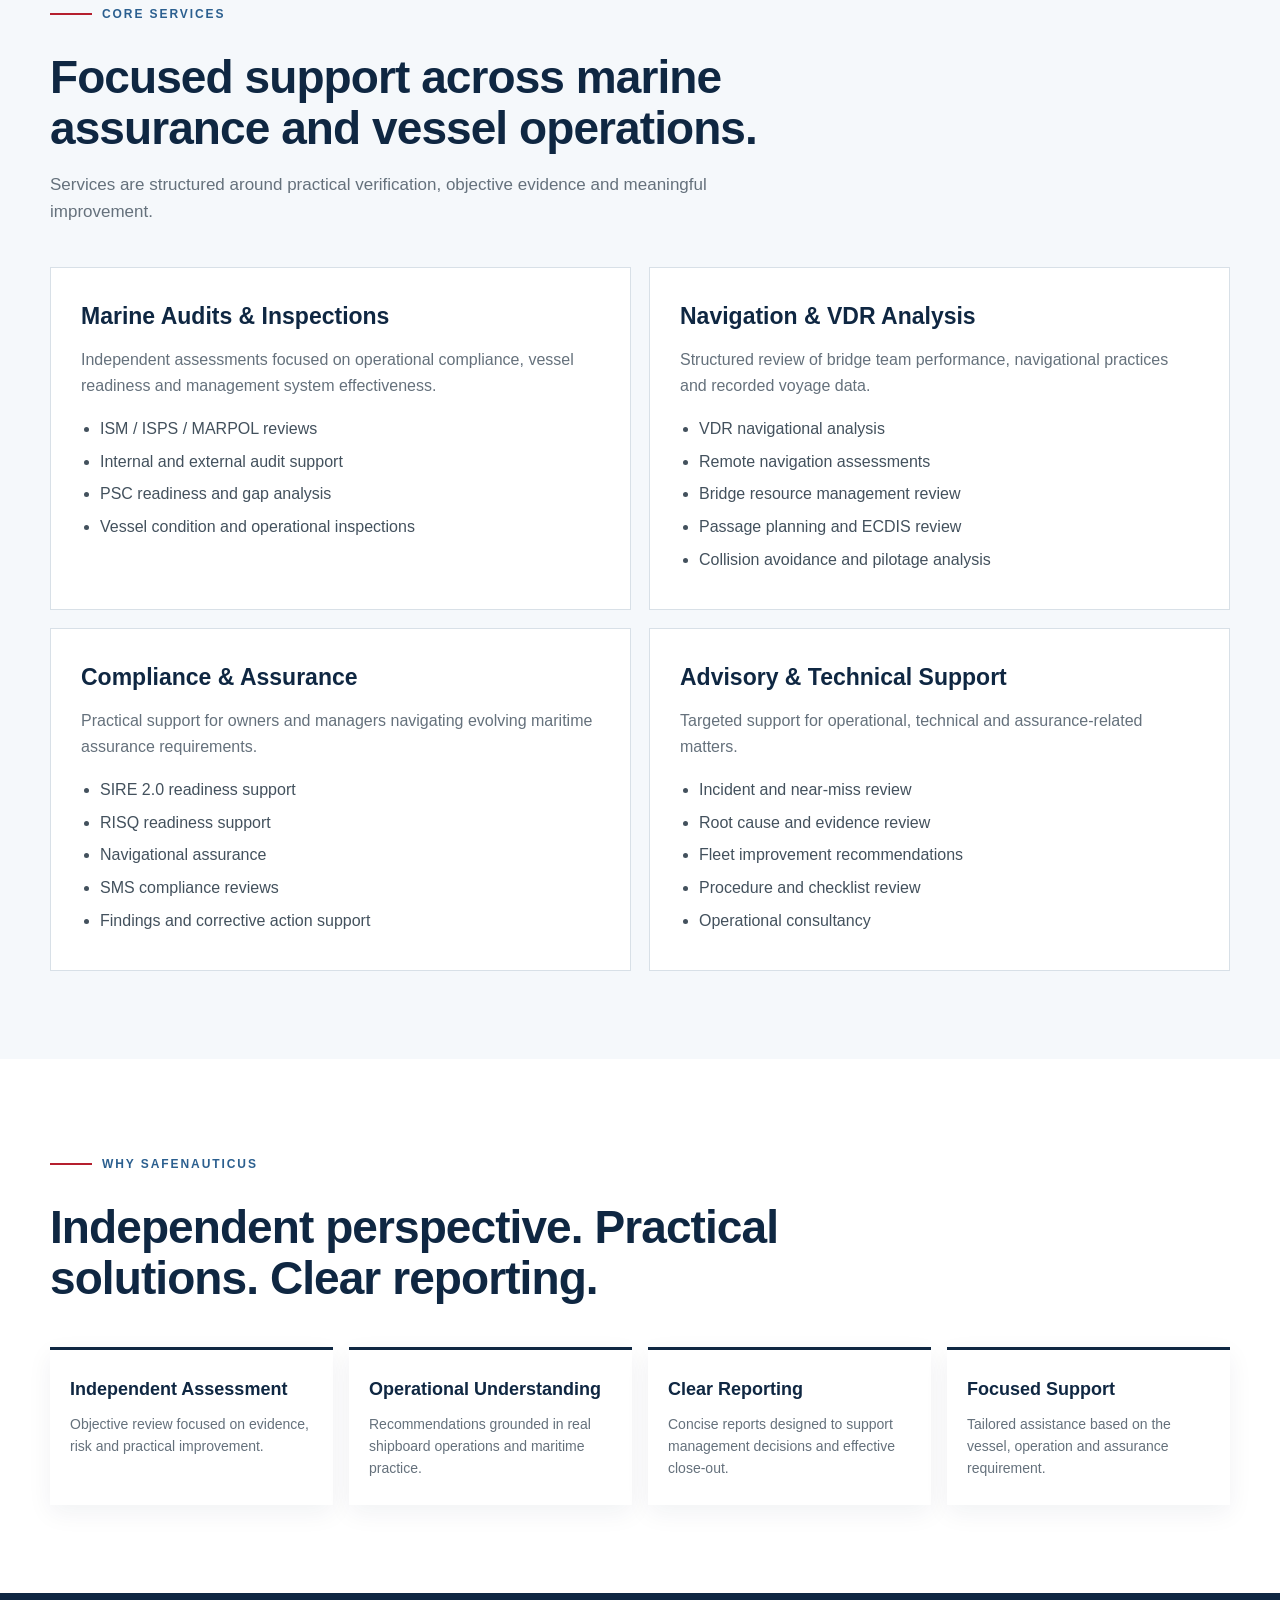
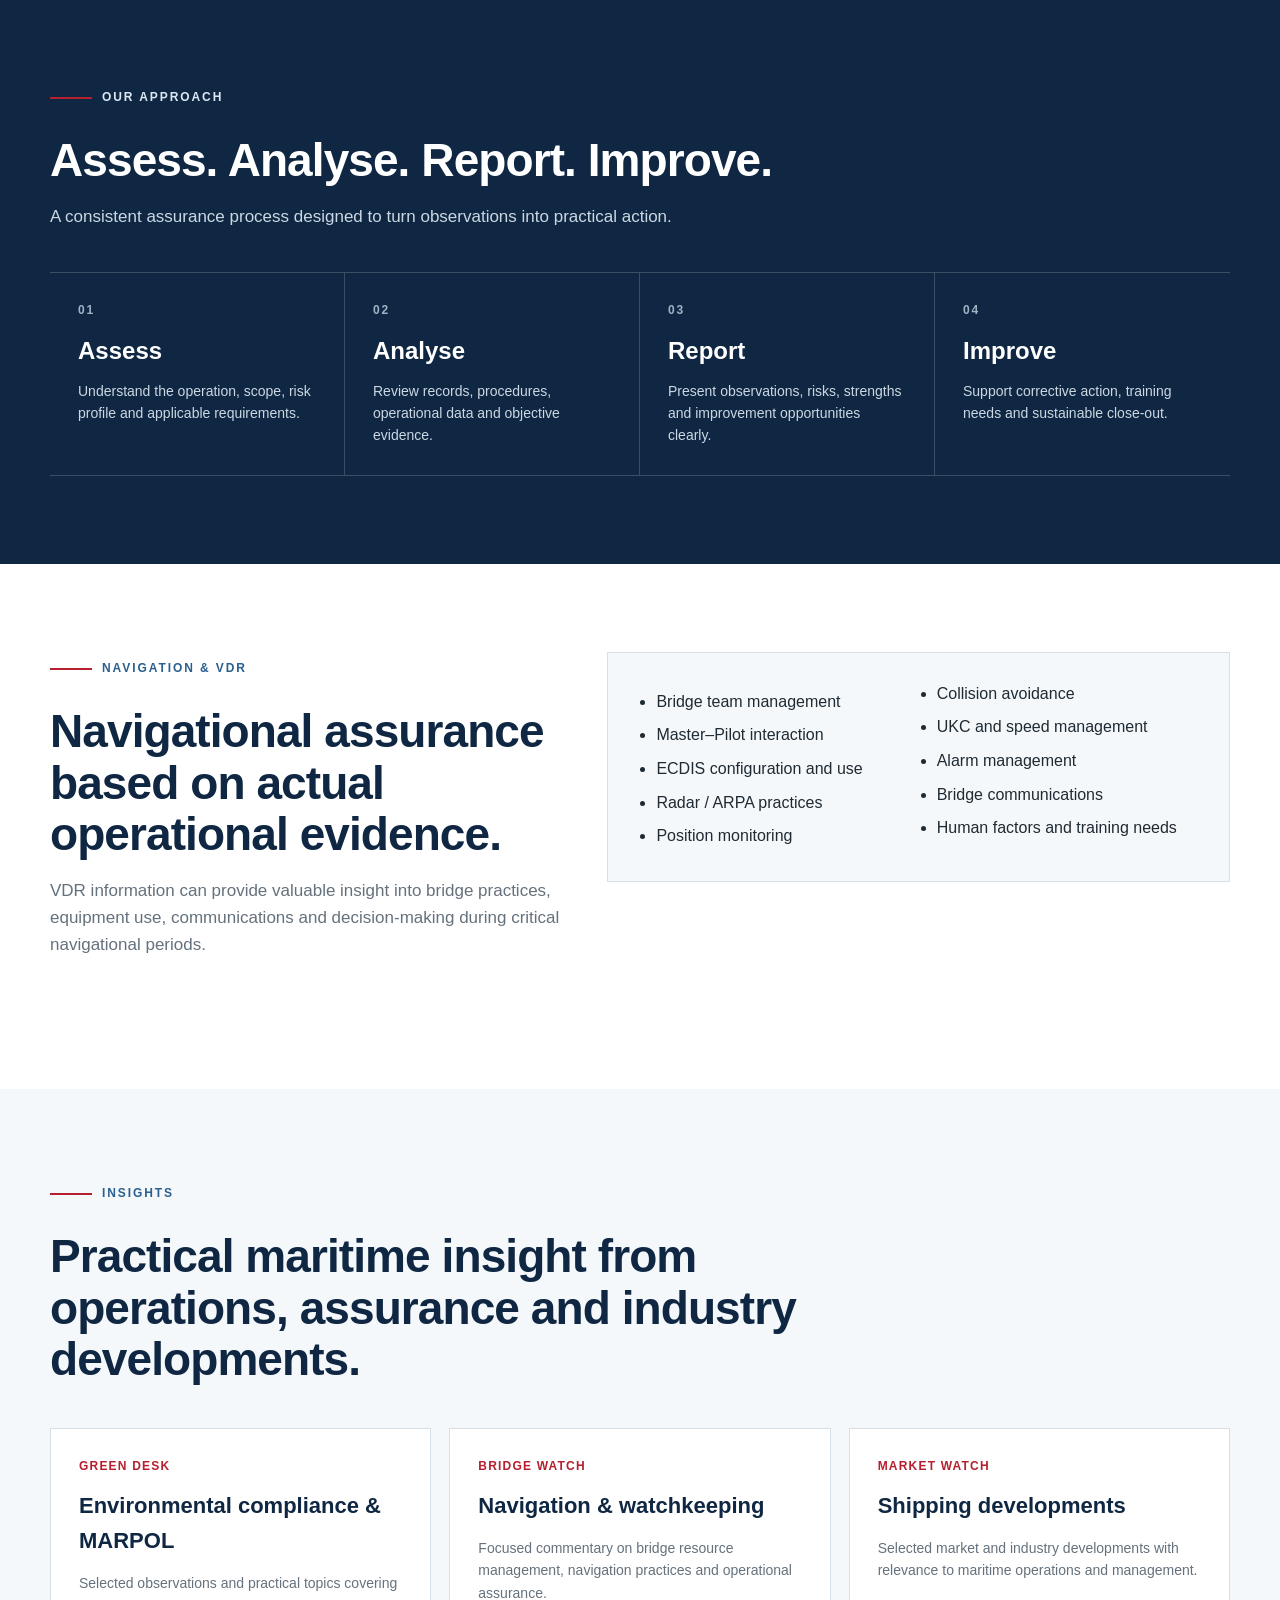
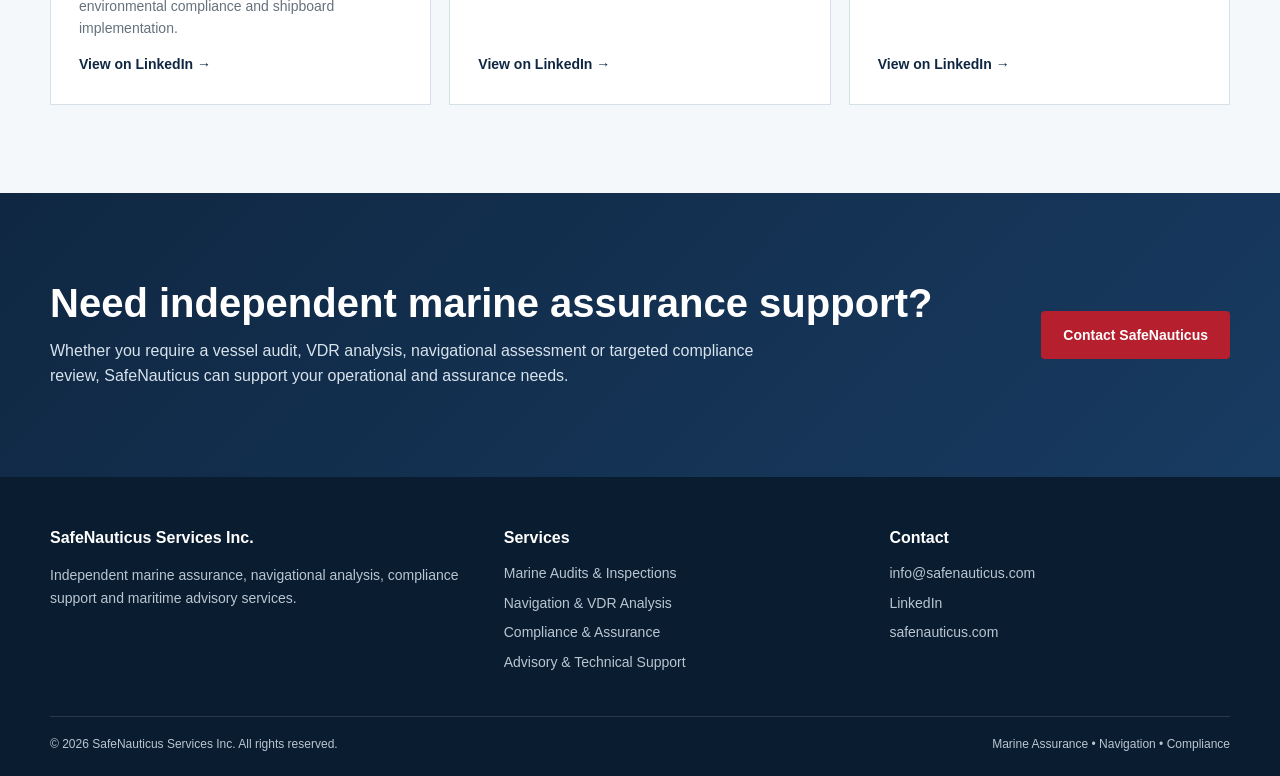
==== commit 26d90742: "Redesign SafeNauticus homepage" ====
--- a/index.html
+++ b/index.html
@@ -431,7 +431,7 @@
     <div class="container nav">
       <a href="#home" class="brand">
         <!-- Rename your final logo file to logo.png and keep it in the same GitHub repository -->
-        <img src="logo.png" alt="SafeNauticus logo" />
+        <img src="mainlogo.jpeg" alt="SafeNauticus logo" />
         <div class="brand-name">
           SAFENAUTICUS
           <span>SERVICES INC.</span>
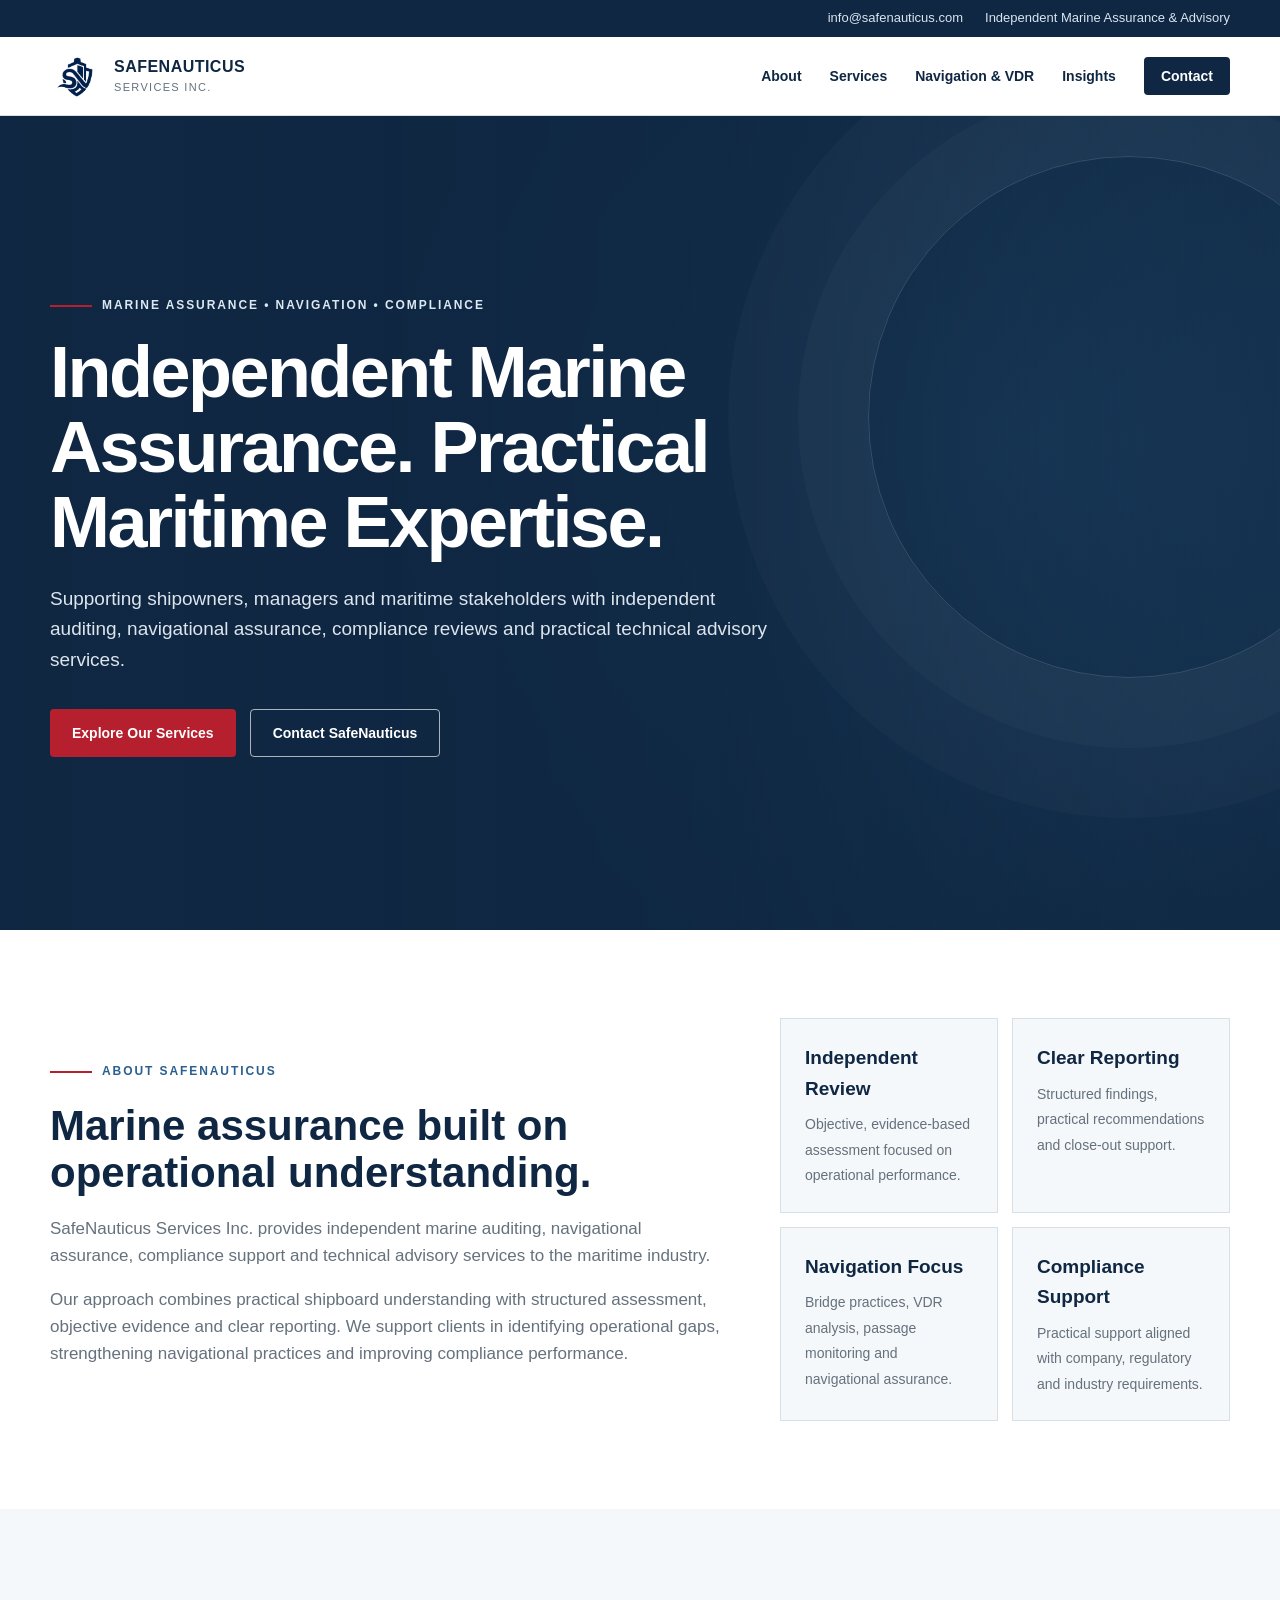
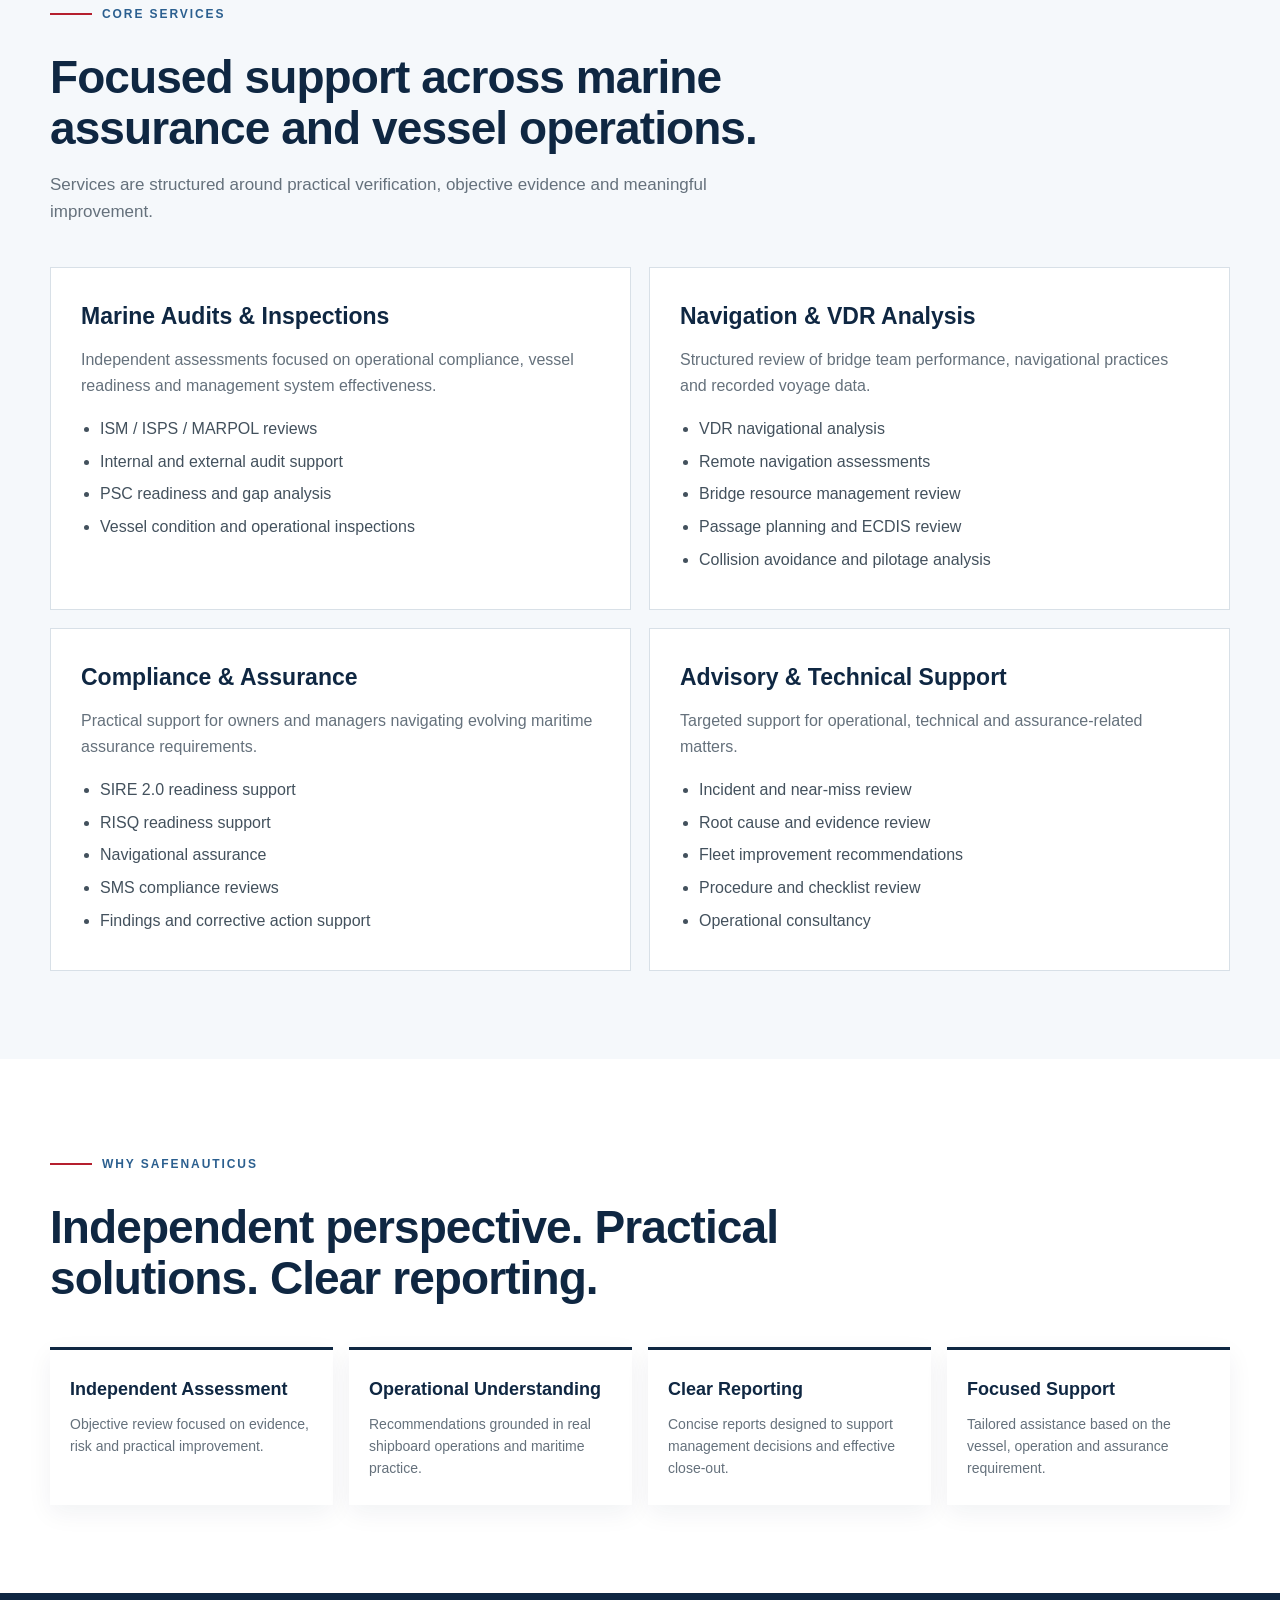
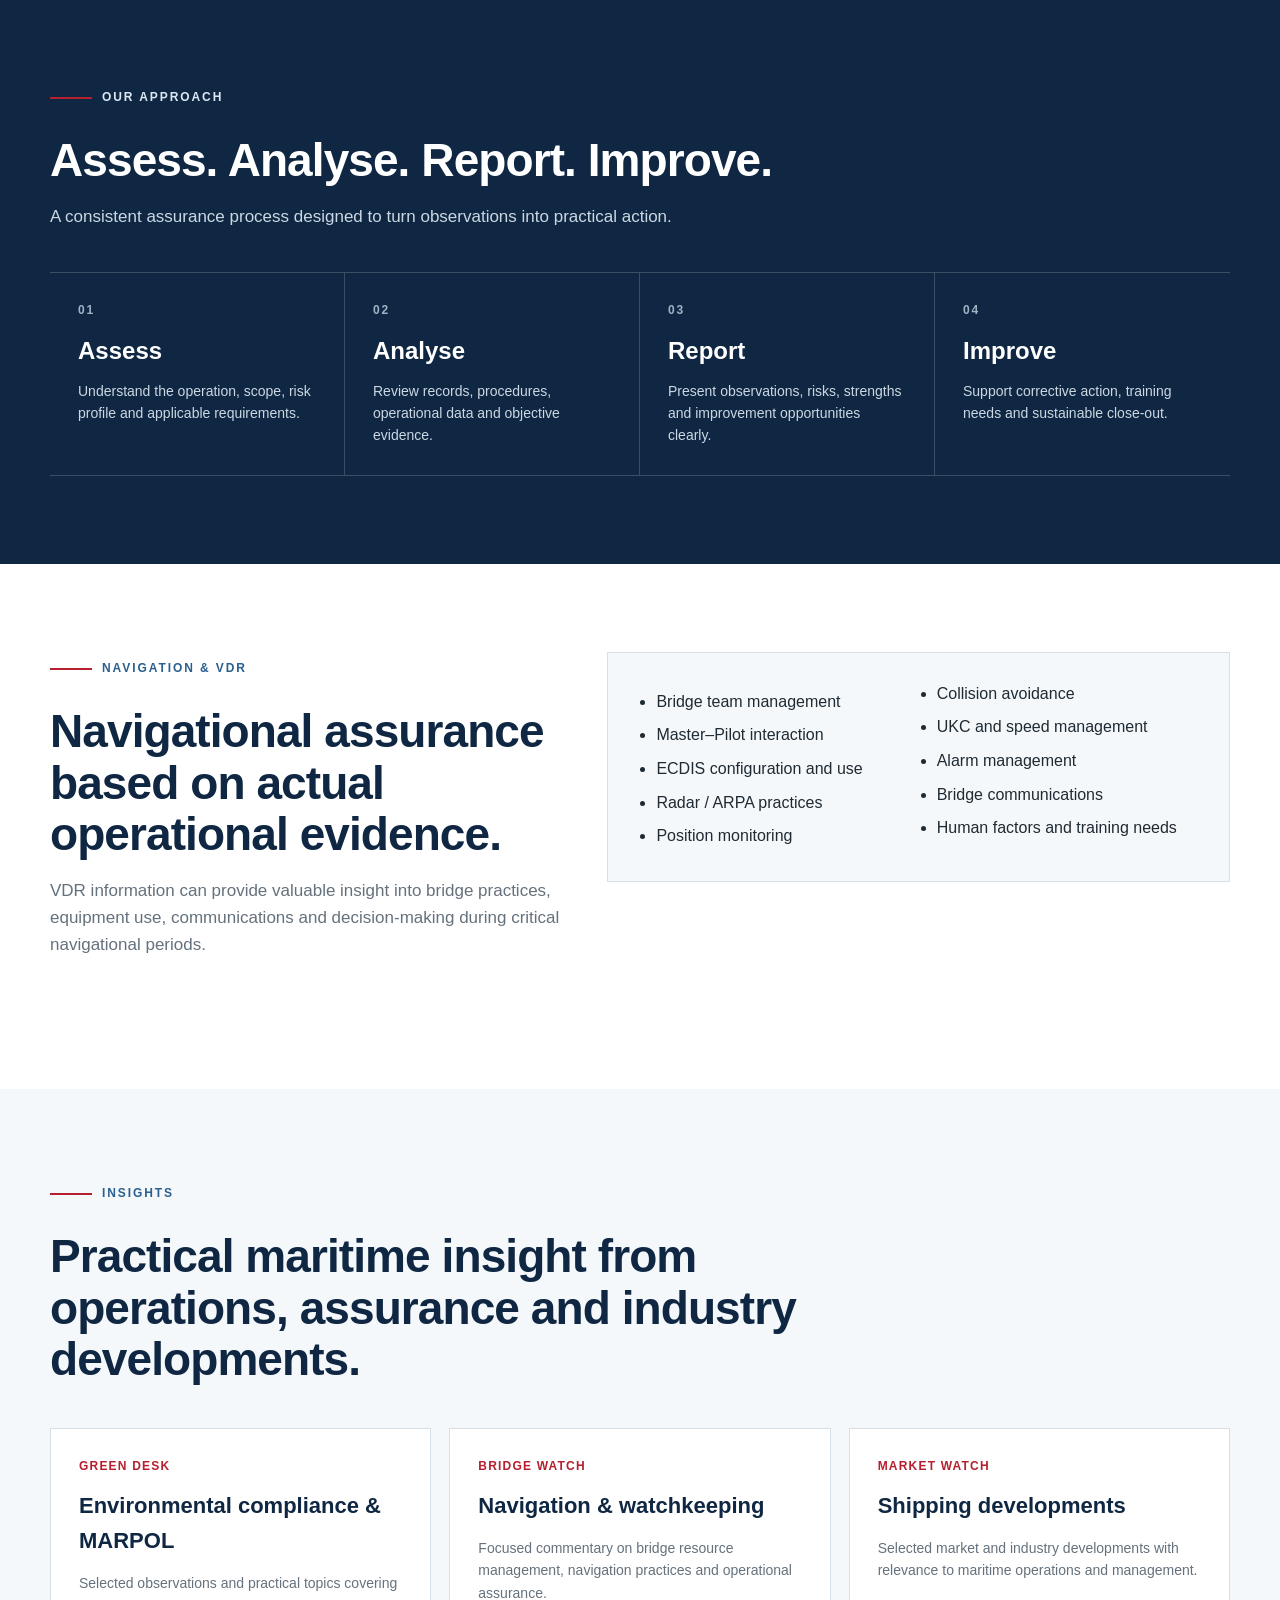
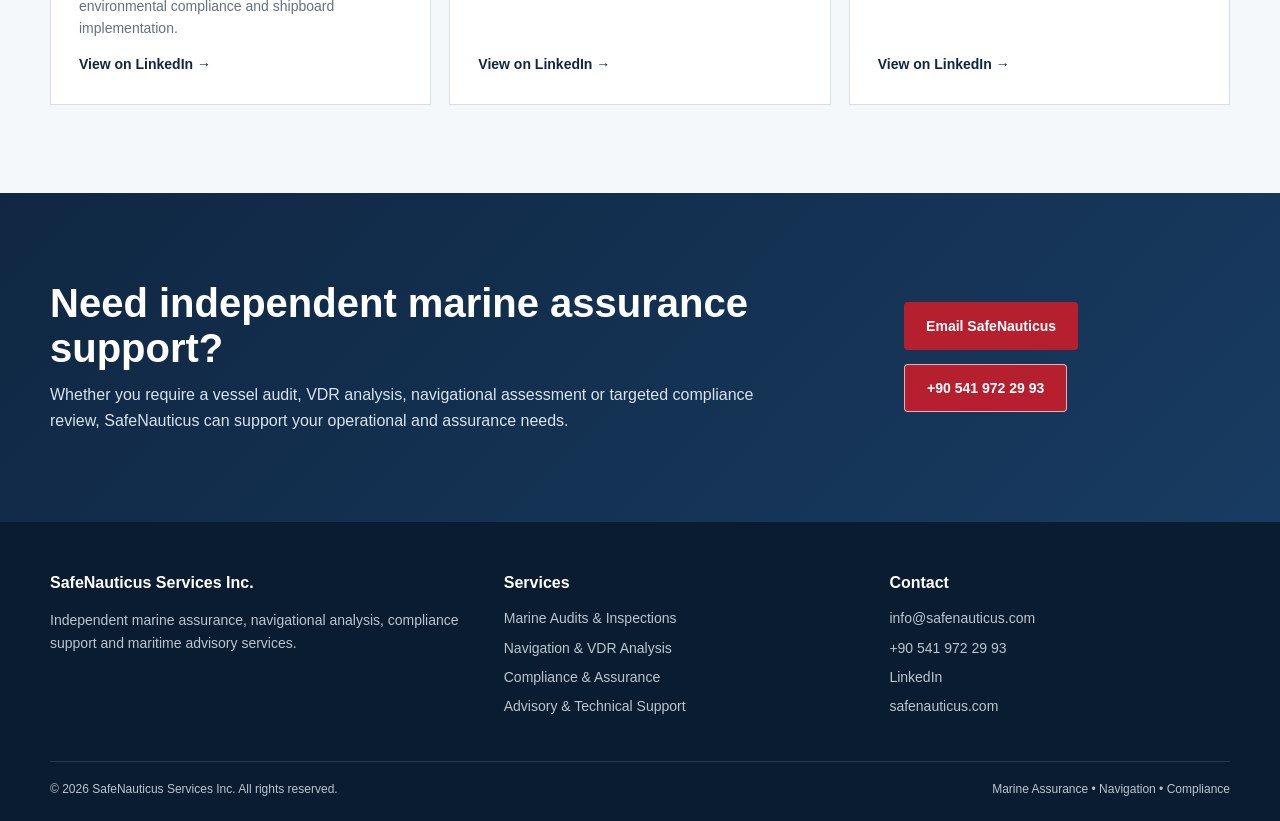
==== commit 44c6c66e: "Updates in index.html" ====
--- a/index.html
+++ b/index.html
@@ -69,8 +69,8 @@
       min-width:250px;
     }
     .brand img{
-      width:54px;
-      height:54px;
+      width:50px;
+      height:50px;
       object-fit:contain;
     }
     .brand-name{
@@ -431,7 +431,7 @@
     <div class="container nav">
       <a href="#home" class="brand">
         <!-- Rename your final logo file to logo.png and keep it in the same GitHub repository -->
-        <img src="mainlogo.jpeg" alt="SafeNauticus logo" />
+        <img src="./favicon.png" alt="SafeNauticus logo" />
         <div class="brand-name">
           SAFENAUTICUS
           <span>SERVICES INC.</span>
@@ -702,7 +702,10 @@
             SafeNauticus can support your operational and assurance needs.
           </p>
         </div>
-        <a class="btn" href="mailto:info@safenauticus.com">Contact SafeNauticus</a>
+        <div class="buttons">
+          <a class="btn" href="mailto:info@safenauticus.com">Email SafeNauticus</a>
+          <a class="btn btn-outline" href="tel:+905419722993">+90 541 972 29 93</a>
+        </div>
       </div>
     </section>
   </main>
@@ -729,6 +732,7 @@
           <h4>Contact</h4>
           <ul>
             <li><a href="mailto:info@safenauticus.com">info@safenauticus.com</a></li>
+            <li><a href="tel:+905419722993">+90 541 972 29 93</a></li>
             <li><a href="https://www.linkedin.com/company/safenauticus-services-inc/" target="_blank" rel="noopener">LinkedIn</a></li>
             <li><a href="https://safenauticus.com/">safenauticus.com</a></li>
           </ul>
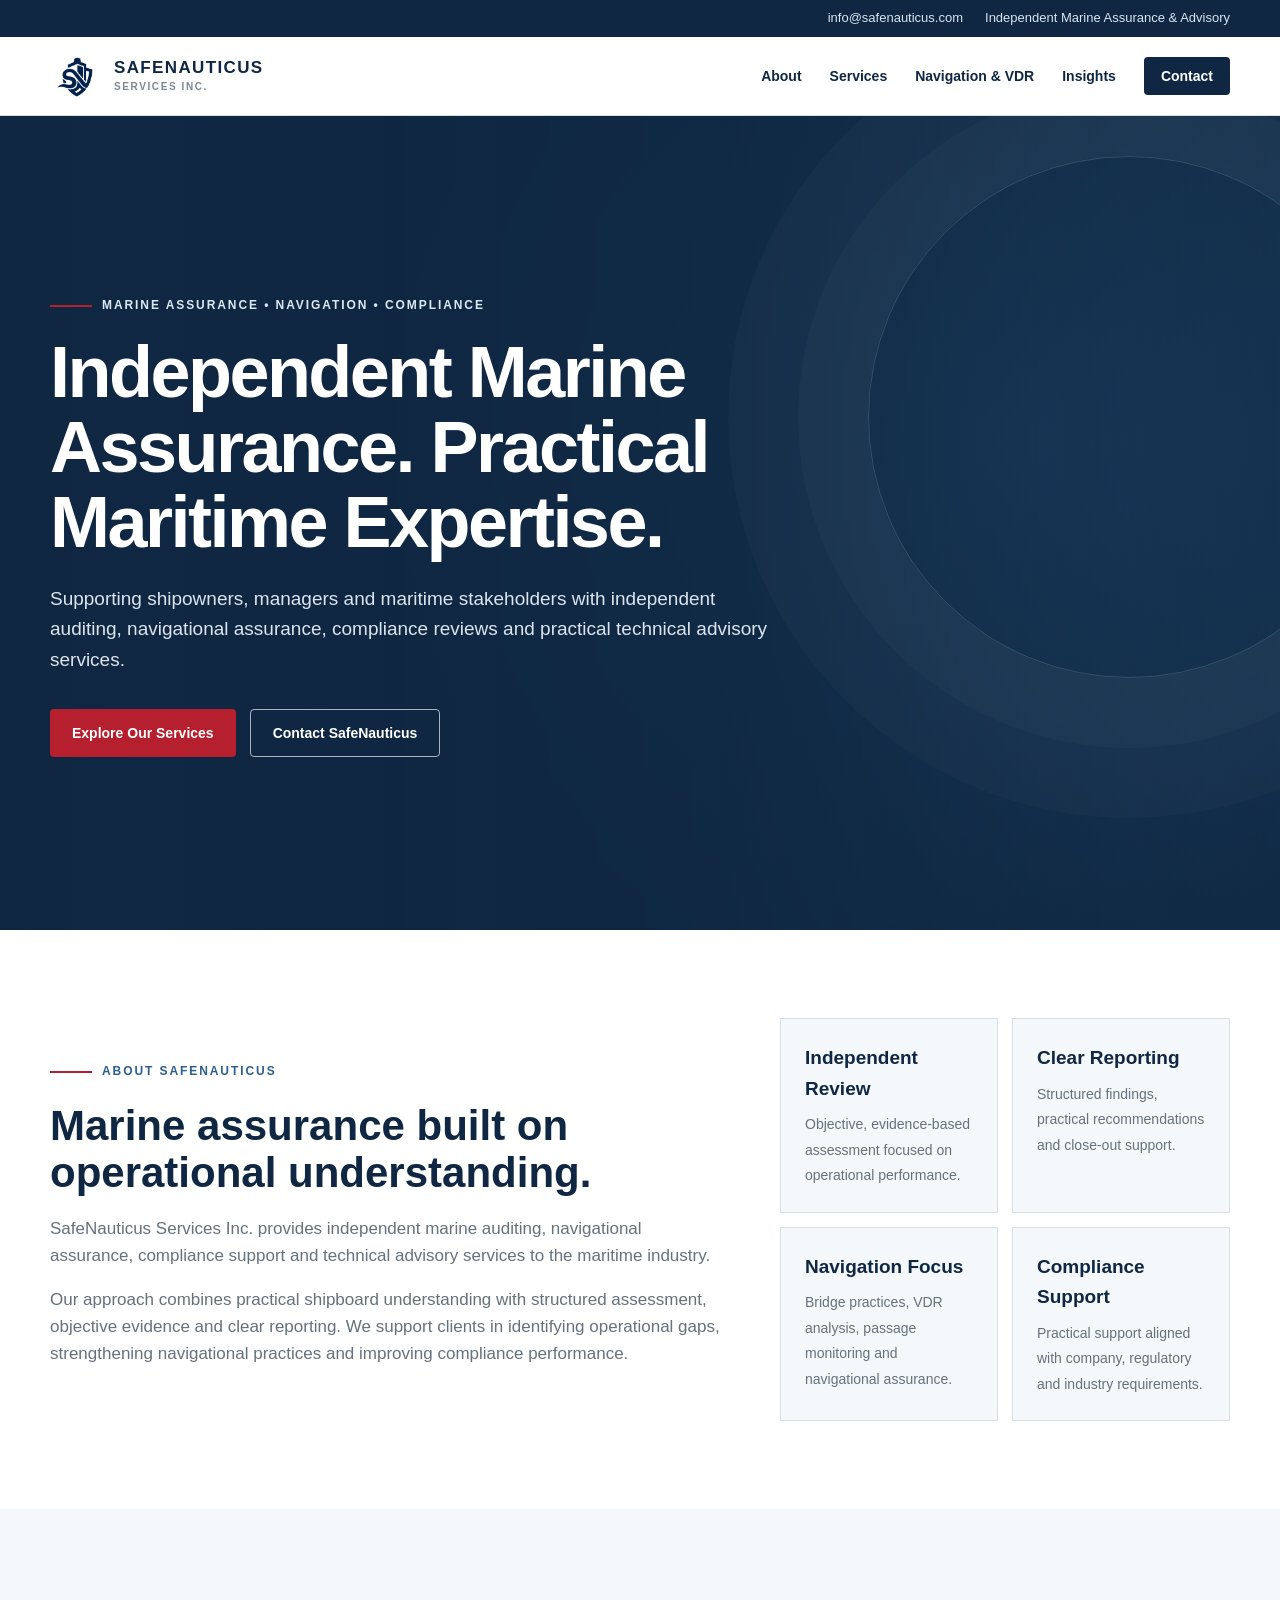
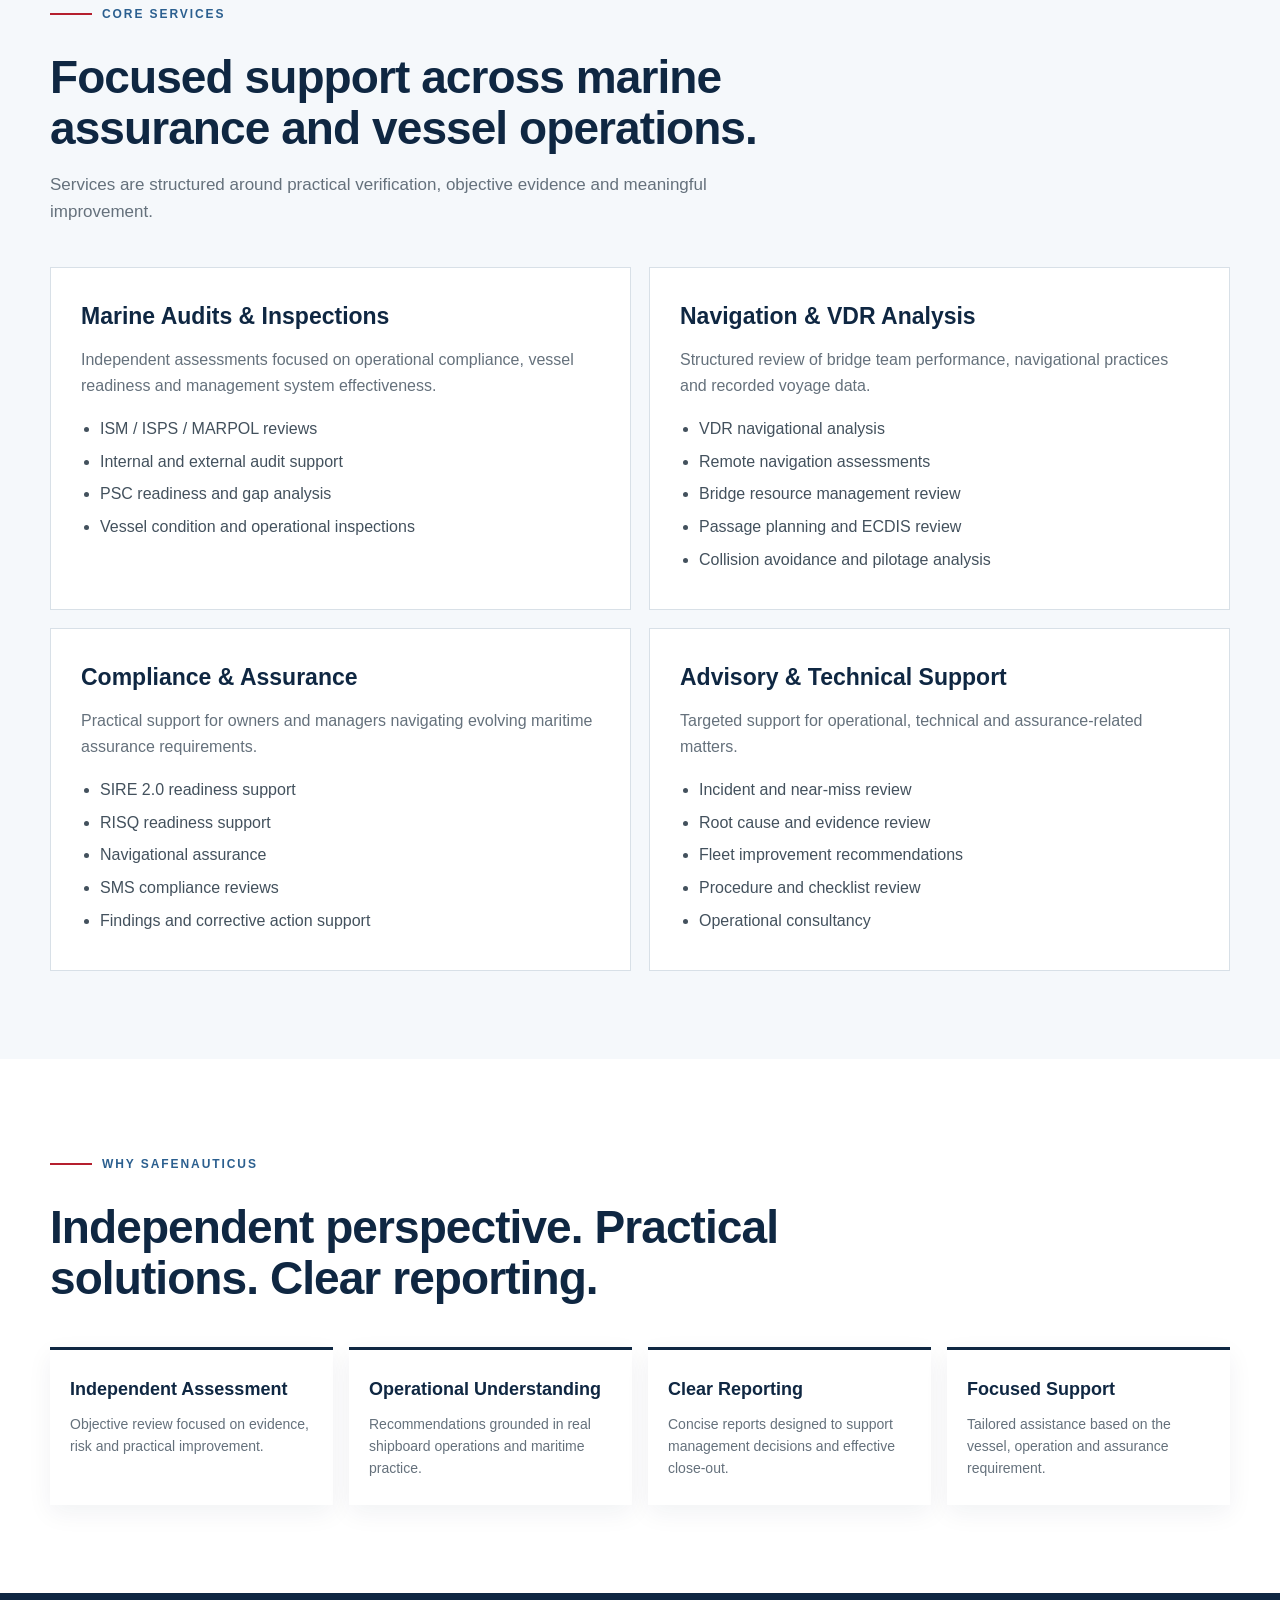
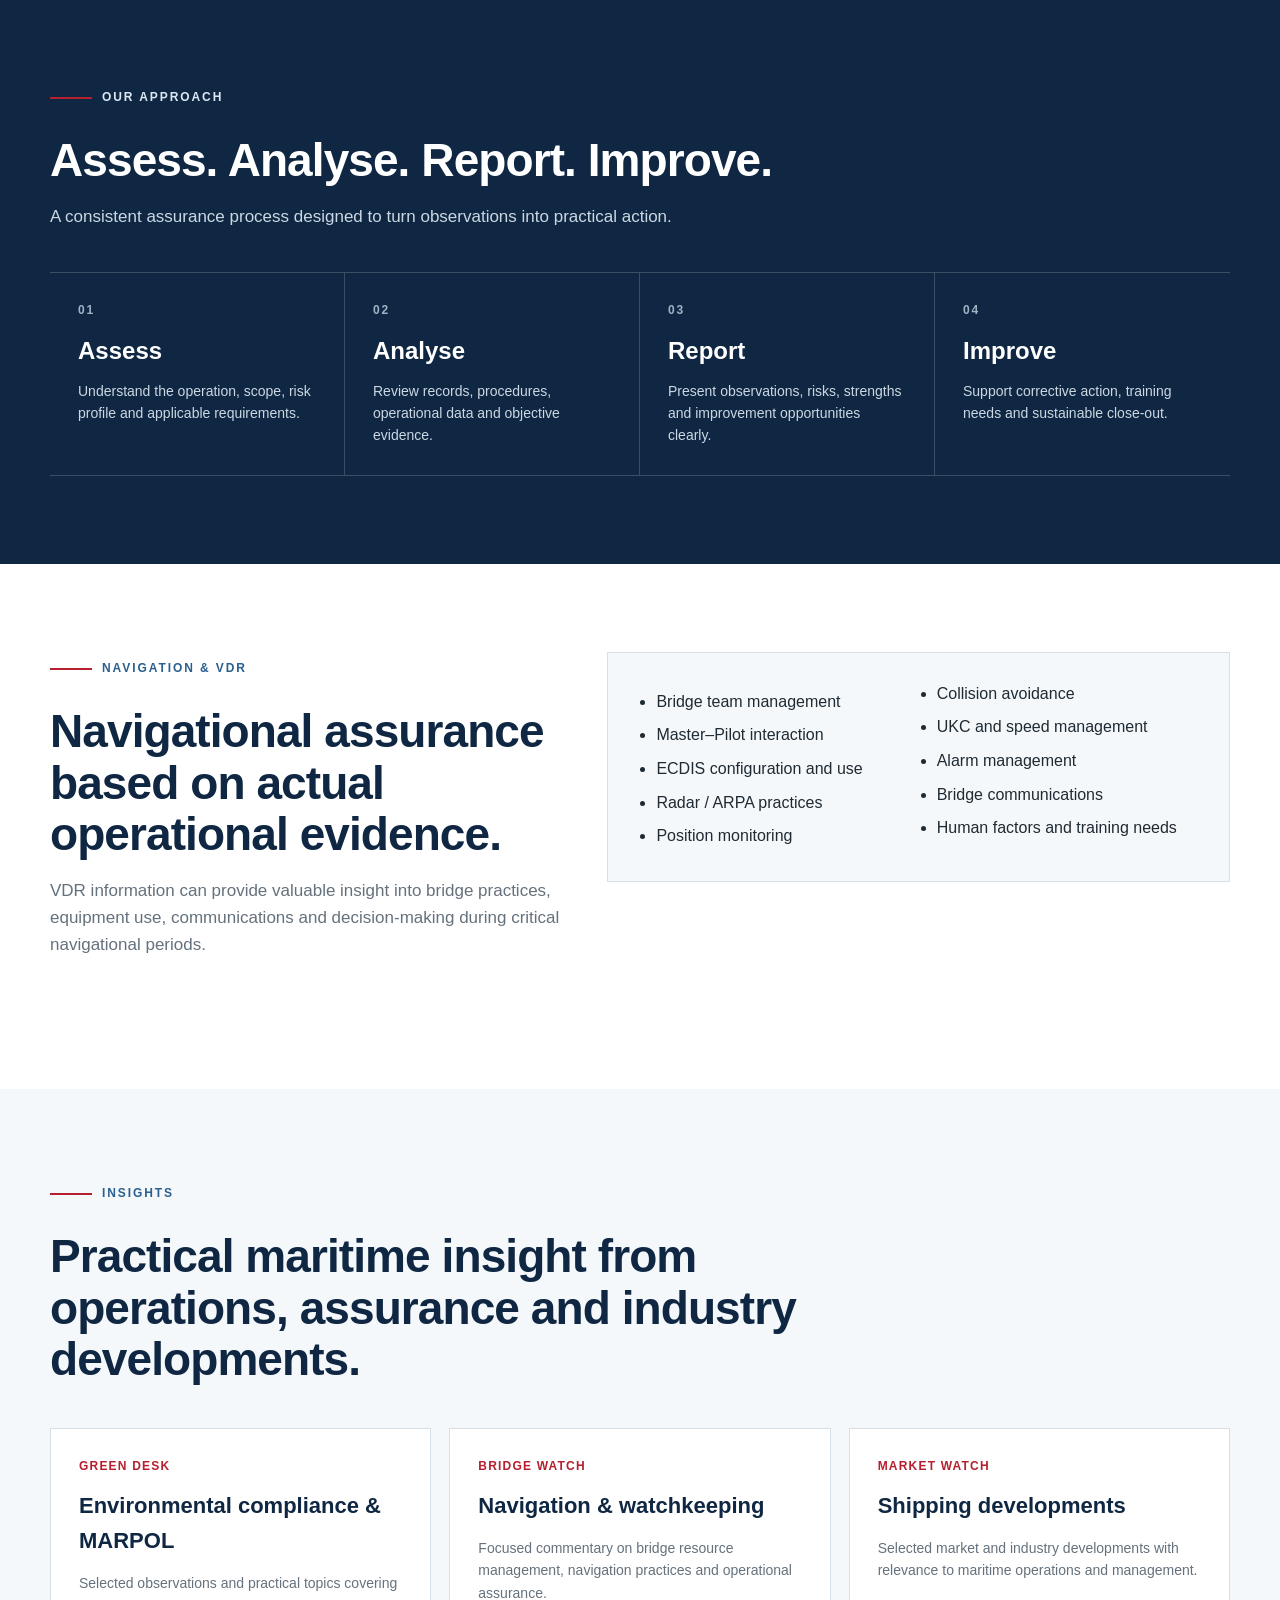
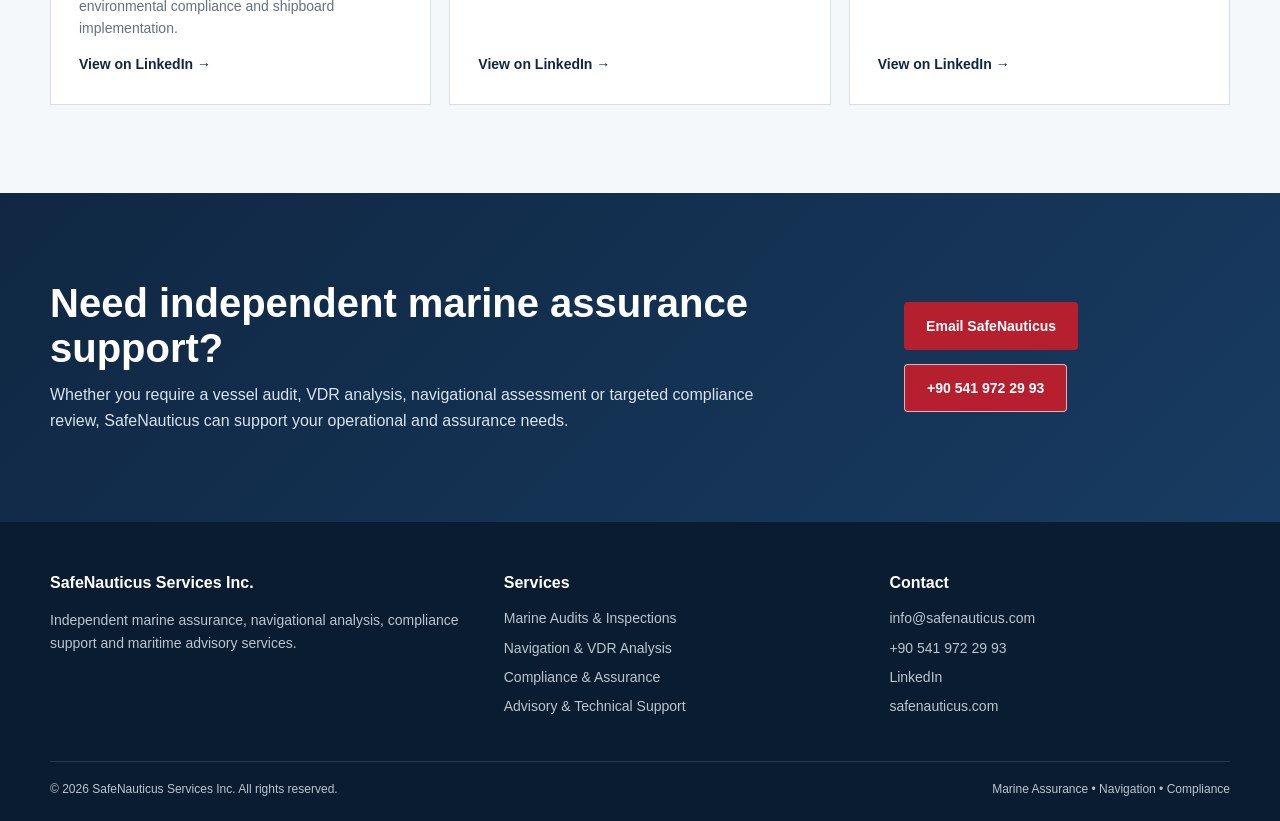
==== commit cf64a584: "Refactor .brand-name styles in index.html Updated the .brand-name styles for improved typography." ====
--- a/index.html
+++ b/index.html
@@ -3,9 +3,12 @@
 <head>
   <meta charset="utf-8" />
   <meta name="viewport" content="width=device-width, initial-scale=1" />
-  <meta name="description" content="SafeNauticus Services Inc. provides independent marine auditing, navigational assurance, VDR analysis, compliance support and maritime advisory services." />
+
+  <link rel="icon" type="image/png" href="./favicon.png">
+  <link rel="apple-touch-icon" href="./favicon.png">
+
   <title>SafeNauticus Services Inc. | Marine Assurance & VDR Analysis</title>
-
+</head>
   <style>
     :root{
       --navy:#0f2742;
@@ -74,19 +77,22 @@
       object-fit:contain;
     }
     .brand-name{
-      font-weight:800;
-      letter-spacing:.03em;
-      color:var(--navy);
-      line-height:1.1;
-    }
-    .brand-name span{
-      display:block;
-      font-weight:500;
-      font-size:11px;
-      color:var(--muted);
-      letter-spacing:.12em;
-      margin-top:5px;
-    }
+  font-family: "Arial Narrow", "Helvetica Neue", Arial, sans-serif;
+  font-size: 17px;
+  font-weight: 700;
+  letter-spacing: 0.08em;
+  color: var(--navy);
+  line-height: 1.05;
+}
+
+.brand-name span{
+  display:block;
+  margin-top:6px;
+  font-size:10px;
+  font-weight:600;
+  letter-spacing:0.16em;
+  color:#7a8793;
+}
     nav ul{
       display:flex;
       gap:28px;
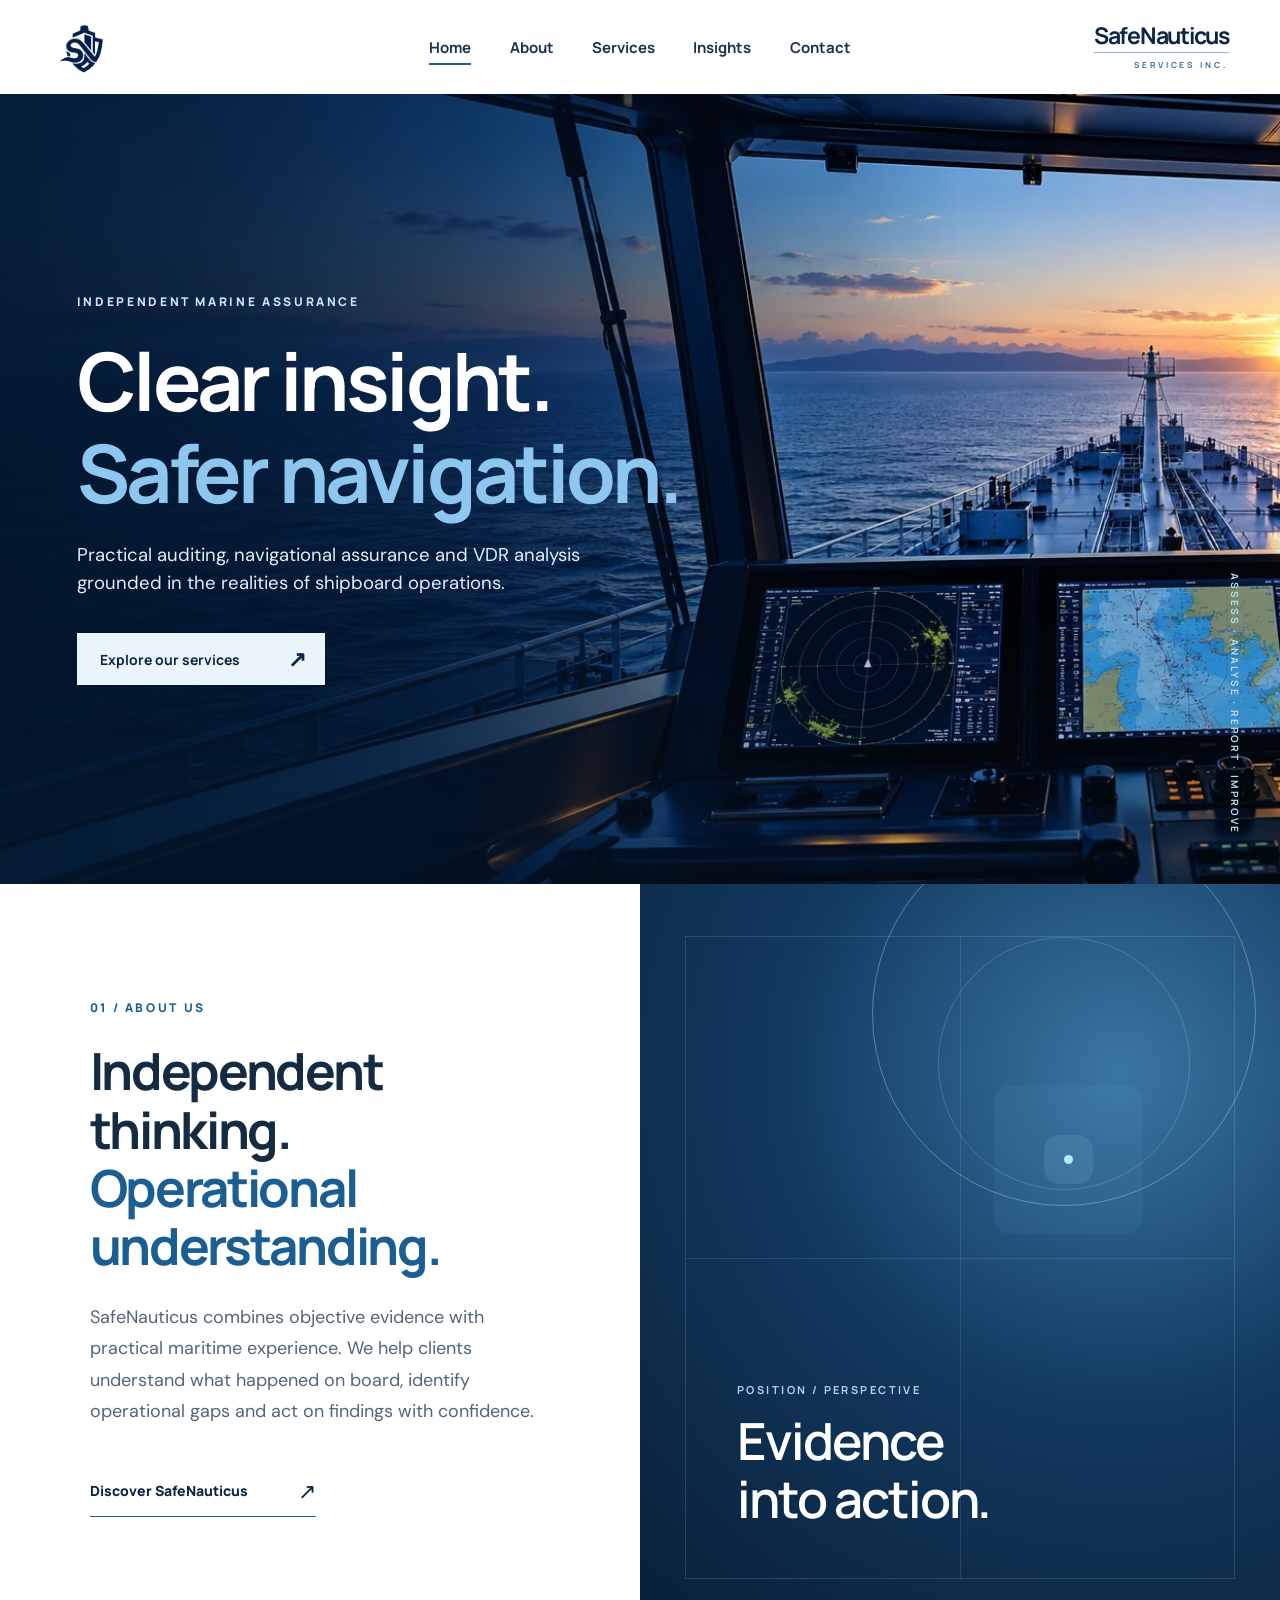
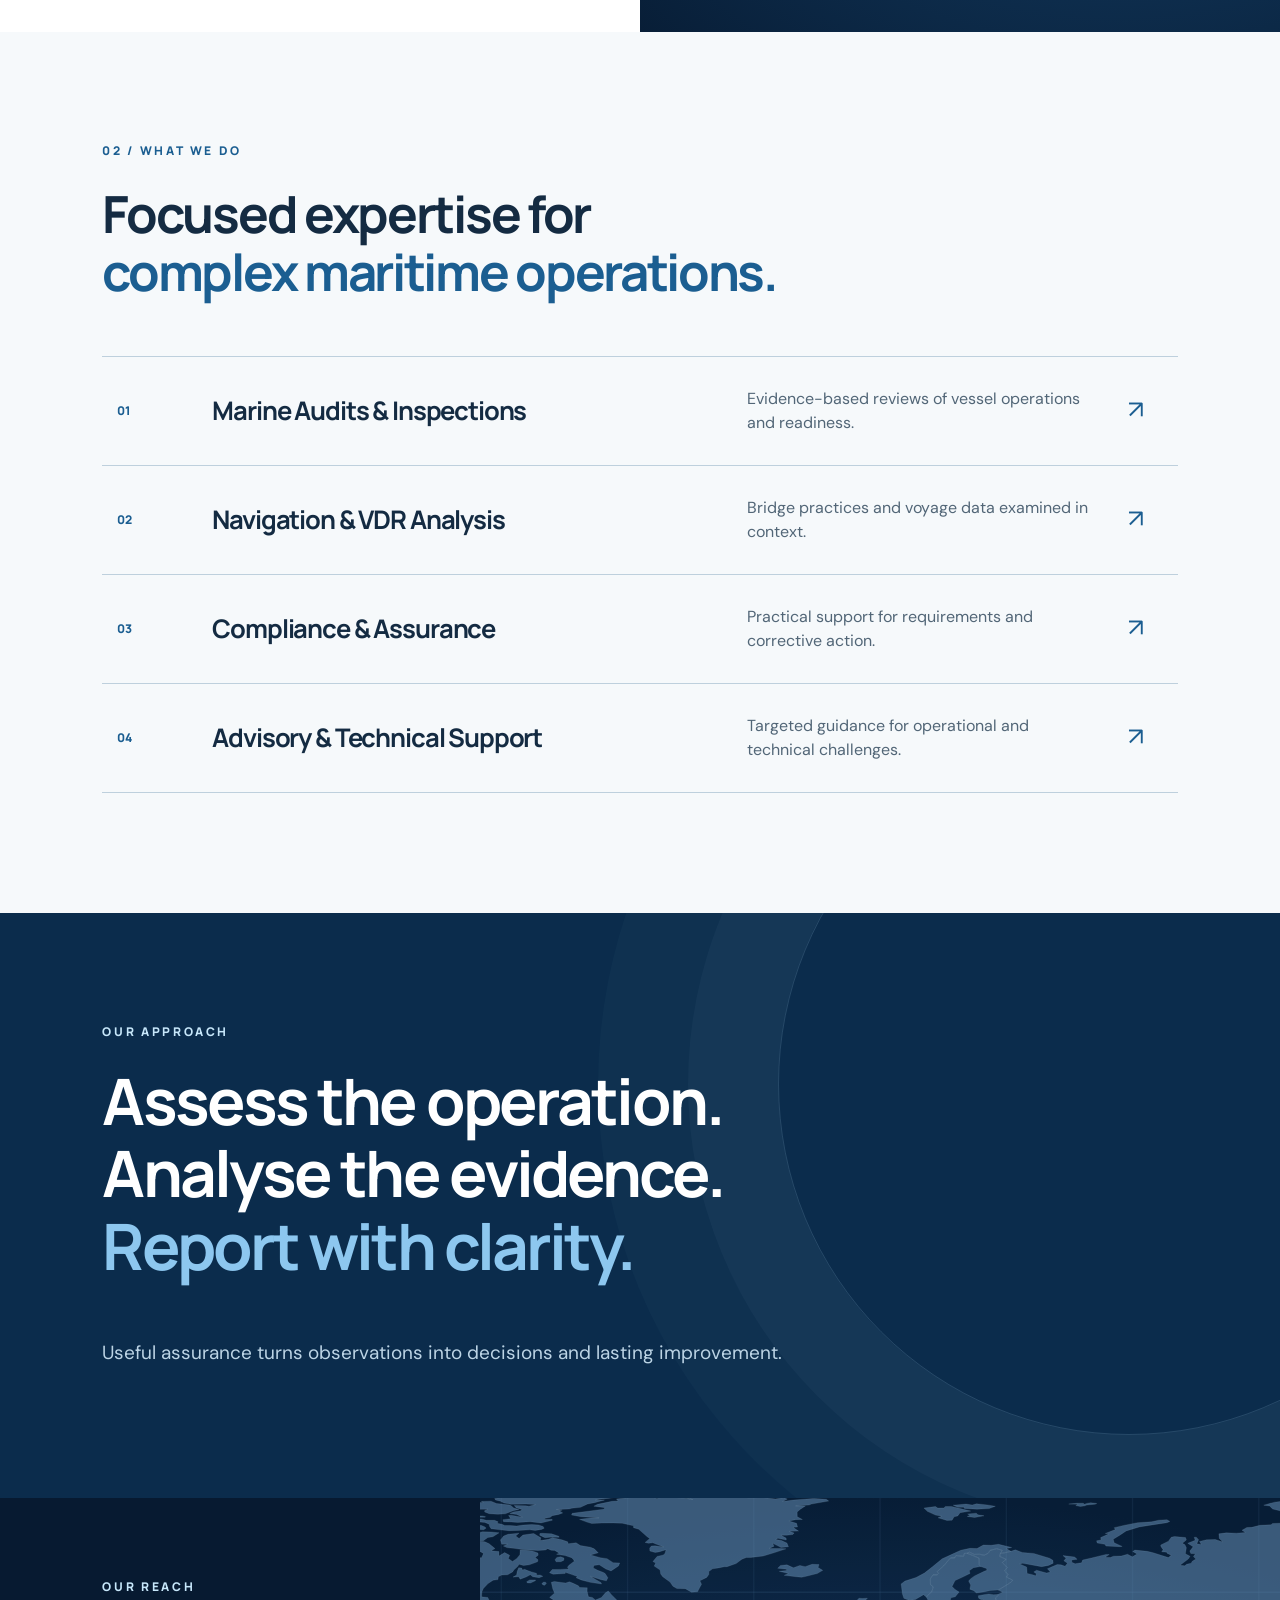
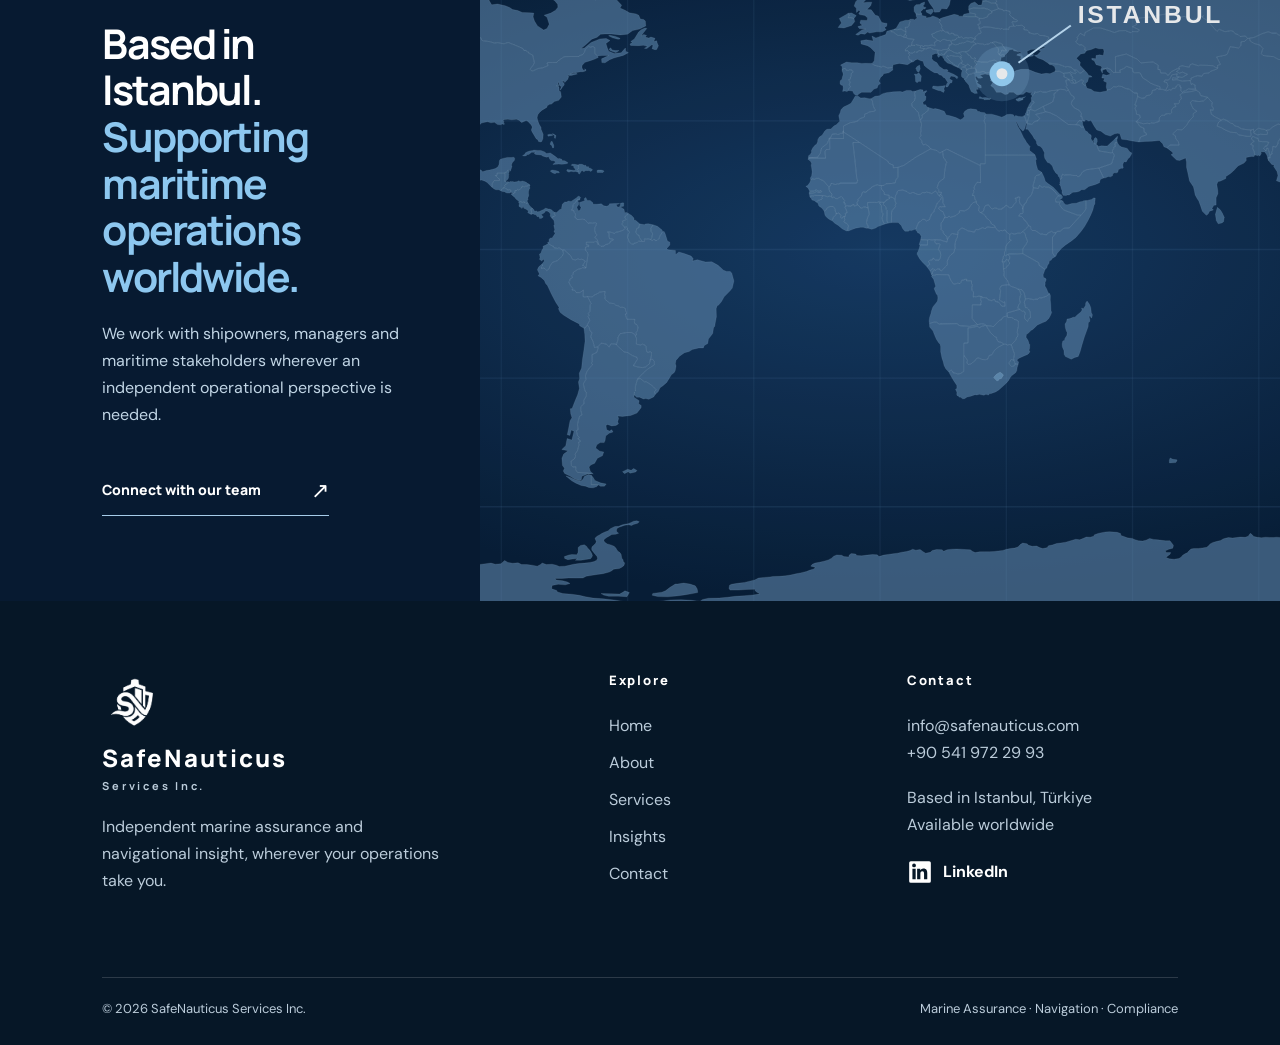
==== commit 96095e63: "SafeNauticus website redesign SafeNauticus website redesign" ====
--- a/index.html
+++ b/index.html
@@ -1,755 +1,7 @@
-<!doctype html>
-<html lang="en">
-<head>
-  <meta charset="utf-8" />
-  <meta name="viewport" content="width=device-width, initial-scale=1" />
-
-  <link rel="icon" type="image/png" href="./favicon.png">
-  <link rel="apple-touch-icon" href="./favicon.png">
-
-  <title>SafeNauticus Services Inc. | Marine Assurance & VDR Analysis</title>
-</head>
-  <style>
-    :root{
-      --navy:#0f2742;
-      --navy-2:#183b61;
-      --blue:#2b5f8f;
-      --red:#b51f2e;
-      --ink:#1f2a33;
-      --muted:#65717c;
-      --line:#d8e0e7;
-      --soft:#f5f8fb;
-      --white:#ffffff;
-      --max:1180px;
-    }
-
-    *{box-sizing:border-box}
-    html{scroll-behavior:smooth}
-    body{
-      margin:0;
-      font-family:Arial, Helvetica, sans-serif;
-      color:var(--ink);
-      background:var(--white);
-      line-height:1.6;
-    }
-
-    a{color:inherit;text-decoration:none}
-    img{max-width:100%;display:block}
-    .container{width:min(var(--max), calc(100% - 40px));margin:auto}
-
-    .topbar{
-      background:var(--navy);
-      color:#d9e5ef;
-      font-size:13px;
-      padding:8px 0;
-    }
-    .topbar-inner{
-      display:flex;
-      justify-content:flex-end;
-      gap:22px;
-      align-items:center;
-    }
-
-    header{
-      position:sticky;
-      top:0;
-      z-index:50;
-      background:rgba(255,255,255,.96);
-      backdrop-filter:blur(10px);
-      border-bottom:1px solid var(--line);
-    }
-    .nav{
-      min-height:78px;
-      display:flex;
-      align-items:center;
-      justify-content:space-between;
-      gap:25px;
-    }
-    .brand{
-      display:flex;
-      align-items:center;
-      gap:14px;
-      min-width:250px;
-    }
-    .brand img{
-      width:50px;
-      height:50px;
-      object-fit:contain;
-    }
-    .brand-name{
-  font-family: "Arial Narrow", "Helvetica Neue", Arial, sans-serif;
-  font-size: 17px;
-  font-weight: 700;
-  letter-spacing: 0.08em;
-  color: var(--navy);
-  line-height: 1.05;
-}
-
-.brand-name span{
-  display:block;
-  margin-top:6px;
-  font-size:10px;
-  font-weight:600;
-  letter-spacing:0.16em;
-  color:#7a8793;
-}
-    nav ul{
-      display:flex;
-      gap:28px;
-      list-style:none;
-      padding:0;
-      margin:0;
-      align-items:center;
-      font-size:14px;
-      font-weight:700;
-      color:var(--navy);
-    }
-    nav a:hover{color:var(--red)}
-    .nav-cta{
-      background:var(--navy);
-      color:#fff;
-      padding:11px 17px;
-      border-radius:4px;
-    }
-    .nav-cta:hover{background:var(--red);color:#fff}
-
-    .hero{
-      position:relative;
-      overflow:hidden;
-      background:
-        linear-gradient(90deg, rgba(15,39,66,.97) 0%, rgba(15,39,66,.91) 56%, rgba(15,39,66,.66) 100%),
-        radial-gradient(circle at 78% 40%, #2d648d 0%, #0f2742 55%);
-      color:white;
-      min-height:610px;
-      display:flex;
-      align-items:center;
-    }
-    .hero:after{
-      content:"";
-      position:absolute;
-      width:520px;
-      height:520px;
-      right:-110px;
-      top:40px;
-      border:1px solid rgba(255,255,255,.15);
-      border-radius:50%;
-      box-shadow:
-        0 0 0 70px rgba(255,255,255,.025),
-        0 0 0 140px rgba(255,255,255,.018);
-    }
-    .hero-content{
-      position:relative;
-      z-index:2;
-      max-width:800px;
-      padding:85px 0;
-    }
-    .eyebrow{
-      display:inline-flex;
-      align-items:center;
-      gap:10px;
-      text-transform:uppercase;
-      letter-spacing:.16em;
-      font-size:12px;
-      font-weight:800;
-      color:#dce8f2;
-      margin-bottom:20px;
-    }
-    .eyebrow:before{
-      content:"";
-      width:42px;
-      height:2px;
-      background:var(--red);
-    }
-    h1{
-      margin:0 0 24px;
-      font-size:clamp(42px,6vw,72px);
-      line-height:1.04;
-      letter-spacing:-.035em;
-      max-width:850px;
-    }
-    .hero p{
-      max-width:720px;
-      font-size:19px;
-      color:#dce5ed;
-      margin:0 0 34px;
-    }
-    .buttons{
-      display:flex;
-      flex-wrap:wrap;
-      gap:14px;
-    }
-    .btn{
-      display:inline-flex;
-      justify-content:center;
-      align-items:center;
-      min-height:48px;
-      padding:0 22px;
-      border-radius:4px;
-      font-weight:800;
-      font-size:14px;
-      transition:.2s ease;
-    }
-    .btn-primary{background:var(--red);color:#fff}
-    .btn-primary:hover{background:#941824}
-    .btn-outline{border:1px solid rgba(255,255,255,.65);color:white}
-    .btn-outline:hover{background:white;color:var(--navy)}
-
-    section{padding:88px 0}
-    .section-head{
-      max-width:760px;
-      margin-bottom:42px;
-    }
-    .section-head h2{
-      font-size:clamp(30px,4vw,46px);
-      line-height:1.12;
-      margin:8px 0 16px;
-      color:var(--navy);
-      letter-spacing:-.02em;
-    }
-    .section-head p{
-      color:var(--muted);
-      font-size:17px;
-      margin:0;
-    }
-
-    .intro-grid{
-      display:grid;
-      grid-template-columns:1.2fr .8fr;
-      gap:55px;
-      align-items:center;
-    }
-    .intro-copy h2{
-      font-size:42px;
-      line-height:1.13;
-      color:var(--navy);
-      margin:0 0 18px;
-    }
-    .intro-copy p{color:var(--muted);font-size:17px}
-    .stats{
-      display:grid;
-      grid-template-columns:1fr 1fr;
-      gap:14px;
-    }
-    .stat{
-      background:var(--soft);
-      border:1px solid var(--line);
-      padding:24px;
-      min-height:130px;
-    }
-    .stat strong{
-      display:block;
-      color:var(--navy);
-      font-size:19px;
-      margin-bottom:7px;
-    }
-    .stat span{font-size:14px;color:var(--muted)}
-
-    .services{background:var(--soft)}
-    .cards{
-      display:grid;
-      grid-template-columns:repeat(2,1fr);
-      gap:18px;
-    }
-    .card{
-      background:#fff;
-      border:1px solid var(--line);
-      padding:30px;
-      transition:.2s ease;
-      position:relative;
-      overflow:hidden;
-    }
-    .card:before{
-      content:"";
-      position:absolute;
-      left:0;top:0;
-      width:4px;height:100%;
-      background:var(--red);
-      transform:scaleY(0);
-      transform-origin:top;
-      transition:.2s;
-    }
-    .card:hover{transform:translateY(-3px);box-shadow:0 14px 32px rgba(15,39,66,.08)}
-    .card:hover:before{transform:scaleY(1)}
-    .card h3{color:var(--navy);font-size:23px;margin:0 0 12px}
-    .card p{color:var(--muted);margin:0 0 18px}
-    .card ul{padding-left:19px;margin:0;color:#43515d}
-    .card li{margin:7px 0}
-
-    .why-grid{
-      display:grid;
-      grid-template-columns:repeat(4,1fr);
-      gap:16px;
-    }
-    .why-item{
-      padding:25px 20px;
-      border-top:3px solid var(--navy);
-      background:#fff;
-      box-shadow:0 8px 24px rgba(15,39,66,.06);
-    }
-    .why-item h3{font-size:18px;color:var(--navy);margin:0 0 9px}
-    .why-item p{font-size:14px;color:var(--muted);margin:0}
-
-    .process{background:var(--navy);color:#fff}
-    .process .section-head h2{color:#fff}
-    .process .section-head p{color:#cbd8e3}
-    .steps{
-      display:grid;
-      grid-template-columns:repeat(4,1fr);
-      gap:0;
-      border-top:1px solid rgba(255,255,255,.18);
-      border-bottom:1px solid rgba(255,255,255,.18);
-    }
-    .step{
-      padding:28px;
-      border-right:1px solid rgba(255,255,255,.18);
-    }
-    .step:last-child{border-right:0}
-    .step-num{
-      font-size:12px;
-      letter-spacing:.16em;
-      color:#9fb3c5;
-      font-weight:800;
-    }
-    .step h3{font-size:24px;margin:12px 0 9px}
-    .step p{margin:0;color:#cbd8e3;font-size:14px}
-
-    .nav-assurance{
-      display:grid;
-      grid-template-columns:.9fr 1.1fr;
-      gap:48px;
-      align-items:start;
-    }
-    .nav-panel{
-      background:var(--soft);
-      border:1px solid var(--line);
-      padding:28px;
-    }
-    .nav-panel ul{
-      columns:2;
-      padding-left:20px;
-      margin:0;
-    }
-    .nav-panel li{margin:8px 0}
-
-    .insights{
-      background:var(--soft);
-    }
-    .insight-grid{
-      display:grid;
-      grid-template-columns:repeat(3,1fr);
-      gap:18px;
-    }
-    .insight{
-      background:#fff;
-      border:1px solid var(--line);
-      padding:28px;
-      min-height:220px;
-      display:flex;
-      flex-direction:column;
-      justify-content:space-between;
-    }
-    .insight .tag{
-      color:var(--red);
-      font-weight:800;
-      font-size:12px;
-      letter-spacing:.1em;
-      text-transform:uppercase;
-    }
-    .insight h3{color:var(--navy);font-size:22px;margin:12px 0}
-    .insight p{color:var(--muted);font-size:14px}
-    .insight a{font-weight:800;color:var(--navy);font-size:14px}
-
-    .cta{
-      background:linear-gradient(135deg,var(--navy),var(--navy-2));
-      color:#fff;
-    }
-    .cta-inner{
-      display:flex;
-      justify-content:space-between;
-      align-items:center;
-      gap:35px;
-    }
-    .cta h2{
-      font-size:40px;
-      line-height:1.12;
-      margin:0 0 12px;
-    }
-    .cta p{margin:0;color:#d8e3ec;max-width:740px}
-    .cta .btn{white-space:nowrap;background:var(--red)}
-
-    footer{
-      background:#0a1c30;
-      color:#b9c6d2;
-      padding:48px 0 22px;
-    }
-    .footer-grid{
-      display:grid;
-      grid-template-columns:1.2fr 1fr 1fr;
-      gap:45px;
-      margin-bottom:36px;
-    }
-    footer h4{color:#fff;margin:0 0 12px}
-    footer p, footer li, footer a{font-size:14px}
-    footer ul{list-style:none;padding:0;margin:0}
-    footer li{margin:7px 0}
-    .footer-bottom{
-      border-top:1px solid rgba(255,255,255,.12);
-      padding-top:18px;
-      font-size:12px;
-      display:flex;
-      justify-content:space-between;
-      gap:20px;
-      flex-wrap:wrap;
-    }
-
-    @media (max-width:900px){
-      nav ul{display:none}
-      .intro-grid,.nav-assurance,.footer-grid{grid-template-columns:1fr}
-      .cards,.why-grid,.steps,.insight-grid{grid-template-columns:1fr 1fr}
-      .hero{min-height:auto}
-      .cta-inner{align-items:flex-start;flex-direction:column}
-    }
-
-    @media (max-width:620px){
-      .container{width:min(100% - 28px,var(--max))}
-      .topbar{display:none}
-      .brand-name{font-size:14px}
-      .brand img{width:46px;height:46px}
-      .hero-content{padding:70px 0}
-      h1{font-size:44px}
-      .cards,.why-grid,.steps,.insight-grid,.stats{grid-template-columns:1fr}
-      .step{border-right:0;border-bottom:1px solid rgba(255,255,255,.18)}
-      .nav-panel ul{columns:1}
-      section{padding:68px 0}
-    }
-  </style>
-</head>
-
-<body>
-  <div class="topbar">
-    <div class="container topbar-inner">
-      <a href="mailto:info@safenauticus.com">info@safenauticus.com</a>
-      <span>Independent Marine Assurance & Advisory</span>
-    </div>
-  </div>
-
-  <header>
-    <div class="container nav">
-      <a href="#home" class="brand">
-        <!-- Rename your final logo file to logo.png and keep it in the same GitHub repository -->
-        <img src="./favicon.png" alt="SafeNauticus logo" />
-        <div class="brand-name">
-          SAFENAUTICUS
-          <span>SERVICES INC.</span>
-        </div>
-      </a>
-
-      <nav aria-label="Primary navigation">
-        <ul>
-          <li><a href="#about">About</a></li>
-          <li><a href="#services">Services</a></li>
-          <li><a href="#navigation">Navigation & VDR</a></li>
-          <li><a href="#insights">Insights</a></li>
-          <li><a class="nav-cta" href="#contact">Contact</a></li>
-        </ul>
-      </nav>
-    </div>
-  </header>
-
-  <main>
-    <section class="hero" id="home">
-      <div class="container">
-        <div class="hero-content">
-          <div class="eyebrow">Marine Assurance • Navigation • Compliance</div>
-          <h1>Independent Marine Assurance. Practical Maritime Expertise.</h1>
-          <p>
-            Supporting shipowners, managers and maritime stakeholders with independent auditing,
-            navigational assurance, compliance reviews and practical technical advisory services.
-          </p>
-          <div class="buttons">
-            <a class="btn btn-primary" href="#services">Explore Our Services</a>
-            <a class="btn btn-outline" href="#contact">Contact SafeNauticus</a>
-          </div>
-        </div>
-      </div>
-    </section>
-
-    <section id="about">
-      <div class="container intro-grid">
-        <div class="intro-copy">
-          <div class="eyebrow" style="color:var(--blue)">About SafeNauticus</div>
-          <h2>Marine assurance built on operational understanding.</h2>
-          <p>
-            SafeNauticus Services Inc. provides independent marine auditing, navigational assurance,
-            compliance support and technical advisory services to the maritime industry.
-          </p>
-          <p>
-            Our approach combines practical shipboard understanding with structured assessment,
-            objective evidence and clear reporting. We support clients in identifying operational gaps,
-            strengthening navigational practices and improving compliance performance.
-          </p>
-        </div>
-
-        <div class="stats">
-          <div class="stat">
-            <strong>Independent Review</strong>
-            <span>Objective, evidence-based assessment focused on operational performance.</span>
-          </div>
-          <div class="stat">
-            <strong>Clear Reporting</strong>
-            <span>Structured findings, practical recommendations and close-out support.</span>
-          </div>
-          <div class="stat">
-            <strong>Navigation Focus</strong>
-            <span>Bridge practices, VDR analysis, passage monitoring and navigational assurance.</span>
-          </div>
-          <div class="stat">
-            <strong>Compliance Support</strong>
-            <span>Practical support aligned with company, regulatory and industry requirements.</span>
-          </div>
-        </div>
-      </div>
-    </section>
-
-    <section class="services" id="services">
-      <div class="container">
-        <div class="section-head">
-          <div class="eyebrow" style="color:var(--blue)">Core Services</div>
-          <h2>Focused support across marine assurance and vessel operations.</h2>
-          <p>
-            Services are structured around practical verification, objective evidence and meaningful improvement.
-          </p>
-        </div>
-
-        <div class="cards">
-          <article class="card">
-            <h3>Marine Audits & Inspections</h3>
-            <p>Independent assessments focused on operational compliance, vessel readiness and management system effectiveness.</p>
-            <ul>
-              <li>ISM / ISPS / MARPOL reviews</li>
-              <li>Internal and external audit support</li>
-              <li>PSC readiness and gap analysis</li>
-              <li>Vessel condition and operational inspections</li>
-            </ul>
-          </article>
-
-          <article class="card">
-            <h3>Navigation & VDR Analysis</h3>
-            <p>Structured review of bridge team performance, navigational practices and recorded voyage data.</p>
-            <ul>
-              <li>VDR navigational analysis</li>
-              <li>Remote navigation assessments</li>
-              <li>Bridge resource management review</li>
-              <li>Passage planning and ECDIS review</li>
-              <li>Collision avoidance and pilotage analysis</li>
-            </ul>
-          </article>
-
-          <article class="card">
-            <h3>Compliance & Assurance</h3>
-            <p>Practical support for owners and managers navigating evolving maritime assurance requirements.</p>
-            <ul>
-              <li>SIRE 2.0 readiness support</li>
-              <li>RISQ readiness support</li>
-              <li>Navigational assurance</li>
-              <li>SMS compliance reviews</li>
-              <li>Findings and corrective action support</li>
-            </ul>
-          </article>
-
-          <article class="card">
-            <h3>Advisory & Technical Support</h3>
-            <p>Targeted support for operational, technical and assurance-related matters.</p>
-            <ul>
-              <li>Incident and near-miss review</li>
-              <li>Root cause and evidence review</li>
-              <li>Fleet improvement recommendations</li>
-              <li>Procedure and checklist review</li>
-              <li>Operational consultancy</li>
-            </ul>
-          </article>
-        </div>
-      </div>
-    </section>
-
-    <section>
-      <div class="container">
-        <div class="section-head">
-          <div class="eyebrow" style="color:var(--blue)">Why SafeNauticus</div>
-          <h2>Independent perspective. Practical solutions. Clear reporting.</h2>
-        </div>
-
-        <div class="why-grid">
-          <div class="why-item">
-            <h3>Independent Assessment</h3>
-            <p>Objective review focused on evidence, risk and practical improvement.</p>
-          </div>
-          <div class="why-item">
-            <h3>Operational Understanding</h3>
-            <p>Recommendations grounded in real shipboard operations and maritime practice.</p>
-          </div>
-          <div class="why-item">
-            <h3>Clear Reporting</h3>
-            <p>Concise reports designed to support management decisions and effective close-out.</p>
-          </div>
-          <div class="why-item">
-            <h3>Focused Support</h3>
-            <p>Tailored assistance based on the vessel, operation and assurance requirement.</p>
-          </div>
-        </div>
-      </div>
-    </section>
-
-    <section class="process">
-      <div class="container">
-        <div class="section-head">
-          <div class="eyebrow">Our Approach</div>
-          <h2>Assess. Analyse. Report. Improve.</h2>
-          <p>A consistent assurance process designed to turn observations into practical action.</p>
-        </div>
-
-        <div class="steps">
-          <div class="step">
-            <div class="step-num">01</div>
-            <h3>Assess</h3>
-            <p>Understand the operation, scope, risk profile and applicable requirements.</p>
-          </div>
-          <div class="step">
-            <div class="step-num">02</div>
-            <h3>Analyse</h3>
-            <p>Review records, procedures, operational data and objective evidence.</p>
-          </div>
-          <div class="step">
-            <div class="step-num">03</div>
-            <h3>Report</h3>
-            <p>Present observations, risks, strengths and improvement opportunities clearly.</p>
-          </div>
-          <div class="step">
-            <div class="step-num">04</div>
-            <h3>Improve</h3>
-            <p>Support corrective action, training needs and sustainable close-out.</p>
-          </div>
-        </div>
-      </div>
-    </section>
-
-    <section id="navigation">
-      <div class="container nav-assurance">
-        <div class="section-head">
-          <div class="eyebrow" style="color:var(--blue)">Navigation & VDR</div>
-          <h2>Navigational assurance based on actual operational evidence.</h2>
-          <p>
-            VDR information can provide valuable insight into bridge practices, equipment use,
-            communications and decision-making during critical navigational periods.
-          </p>
-        </div>
-
-        <div class="nav-panel">
-          <ul>
-            <li>Bridge team management</li>
-            <li>Master–Pilot interaction</li>
-            <li>ECDIS configuration and use</li>
-            <li>Radar / ARPA practices</li>
-            <li>Position monitoring</li>
-            <li>Collision avoidance</li>
-            <li>UKC and speed management</li>
-            <li>Alarm management</li>
-            <li>Bridge communications</li>
-            <li>Human factors and training needs</li>
-          </ul>
-        </div>
-      </div>
-    </section>
-
-    <section class="insights" id="insights">
-      <div class="container">
-        <div class="section-head">
-          <div class="eyebrow" style="color:var(--blue)">Insights</div>
-          <h2>Practical maritime insight from operations, assurance and industry developments.</h2>
-        </div>
-
-        <div class="insight-grid">
-          <article class="insight">
-            <div>
-              <div class="tag">Green Desk</div>
-              <h3>Environmental compliance & MARPOL</h3>
-              <p>Selected observations and practical topics covering environmental compliance and shipboard implementation.</p>
-            </div>
-            <a href="https://www.linkedin.com/company/safenauticus-services-inc/" target="_blank" rel="noopener">View on LinkedIn →</a>
-          </article>
-
-          <article class="insight">
-            <div>
-              <div class="tag">Bridge Watch</div>
-              <h3>Navigation & watchkeeping</h3>
-              <p>Focused commentary on bridge resource management, navigation practices and operational assurance.</p>
-            </div>
-            <a href="https://www.linkedin.com/company/safenauticus-services-inc/" target="_blank" rel="noopener">View on LinkedIn →</a>
-          </article>
-
-          <article class="insight">
-            <div>
-              <div class="tag">Market Watch</div>
-              <h3>Shipping developments</h3>
-              <p>Selected market and industry developments with relevance to maritime operations and management.</p>
-            </div>
-            <a href="https://www.linkedin.com/company/safenauticus-services-inc/" target="_blank" rel="noopener">View on LinkedIn →</a>
-          </article>
-        </div>
-      </div>
-    </section>
-
-    <section class="cta" id="contact">
-      <div class="container cta-inner">
-        <div>
-          <h2>Need independent marine assurance support?</h2>
-          <p>
-            Whether you require a vessel audit, VDR analysis, navigational assessment or targeted compliance review,
-            SafeNauticus can support your operational and assurance needs.
-          </p>
-        </div>
-        <div class="buttons">
-          <a class="btn" href="mailto:info@safenauticus.com">Email SafeNauticus</a>
-          <a class="btn btn-outline" href="tel:+905419722993">+90 541 972 29 93</a>
-        </div>
-      </div>
-    </section>
-  </main>
-
-  <footer>
-    <div class="container">
-      <div class="footer-grid">
-        <div>
-          <h4>SafeNauticus Services Inc.</h4>
-          <p>Independent marine assurance, navigational analysis, compliance support and maritime advisory services.</p>
-        </div>
-
-        <div>
-          <h4>Services</h4>
-          <ul>
-            <li>Marine Audits & Inspections</li>
-            <li>Navigation & VDR Analysis</li>
-            <li>Compliance & Assurance</li>
-            <li>Advisory & Technical Support</li>
-          </ul>
-        </div>
-
-        <div>
-          <h4>Contact</h4>
-          <ul>
-            <li><a href="mailto:info@safenauticus.com">info@safenauticus.com</a></li>
-            <li><a href="tel:+905419722993">+90 541 972 29 93</a></li>
-            <li><a href="https://www.linkedin.com/company/safenauticus-services-inc/" target="_blank" rel="noopener">LinkedIn</a></li>
-            <li><a href="https://safenauticus.com/">safenauticus.com</a></li>
-          </ul>
-        </div>
-      </div>
-
-      <div class="footer-bottom">
-        <span>© 2026 SafeNauticus Services Inc. All rights reserved.</span>
-        <span>Marine Assurance • Navigation • Compliance</span>
-      </div>
-    </div>
-  </footer>
-</body>
-</html>
+<!doctype html><html lang="en"><head><meta charset="utf-8"><meta name="viewport" content="width=device-width,initial-scale=1"><meta name="theme-color" content="#0b2544"><meta name="description" content="Independent marine assurance, navigational audits and VDR analysis from Istanbul to operations worldwide."><title>Marine Assurance & VDR Analysis | SafeNauticus Services Inc.</title><link rel="icon" href="favicon.png"><link rel="stylesheet" href="styles.css"><script src="site.js" defer></script></head><body>
+ <a class="skip" href="#main">Skip to content</a><header class="site-header"><a class="mark" href="index.html" aria-label="SafeNauticus Home"><img src="favicon.png" alt="SafeNauticus emblem"></a><nav class="desktop-nav" aria-label="Main navigation"><a href="index.html" class="active" aria-current="page">Home</a><a href="about.html" class="" >About</a><a href="services.html" class="" >Services</a><a href="insights.html" class="">Insights</a><a href="contact.html" class="" >Contact</a></nav><a class="wordmark" href="index.html" aria-label="SafeNauticus Services Inc."><strong>SafeNauticus</strong><span>SERVICES INC.</span></a><button class="menu-toggle" type="button" aria-expanded="false" aria-controls="mobile-nav" aria-label="Open menu"><span></span><span></span><span></span></button><nav id="mobile-nav" class="mobile-nav" aria-label="Mobile navigation"><a href="index.html" class="active" aria-current="page">Home</a><a href="about.html" class="" >About</a><a href="services.html" class="" >Services</a><a href="insights.html" class="">Insights</a><a href="contact.html" class="" >Contact</a></nav></header>
+ <main id="main"><section class="hero"><div class="hero-image" aria-hidden="true"></div><div class="hero-shade" aria-hidden="true"></div><div class="hero-inner"><span class="kicker">INDEPENDENT MARINE ASSURANCE</span><h1>Clear insight.<br><em>Safer navigation.</em></h1><p>Practical auditing, navigational assurance and VDR analysis grounded in the realities of shipboard operations.</p><a class="button pale" href="services.html">Explore our services <span aria-hidden="true">↗</span></a></div><span class="hero-side">ASSESS · ANALYSE · REPORT · IMPROVE</span></section>
+<section class="split about-teaser reveal"><div class="split-copy"><span class="kicker dark">01 / ABOUT US</span><h2>Independent thinking. <em>Operational understanding.</em></h2><p>SafeNauticus combines objective evidence with practical maritime experience. We help clients understand what happened on board, identify operational gaps and act on findings with confidence.</p><a class="text-link" href="about.html">Discover SafeNauticus <span aria-hidden="true">↗</span></a></div><div class="split-visual"><div class="line-art"><span class="ring ring-one"></span><span class="ring ring-two"></span><span class="crosshair"></span><small>POSITION / PERSPECTIVE</small><strong>Evidence<br>into action.</strong></div></div></section>
+<section class="service-overview"><div class="section-title reveal"><span class="kicker dark">02 / WHAT WE DO</span><h2>Focused expertise for<br><em>complex maritime operations.</em></h2></div><div class="service-rows"><a class="service-row reveal" href="services.html#marine-audits"><span>01</span><h3>Marine Audits & Inspections</h3><p>Evidence-based reviews of vessel operations and readiness.</p><b aria-hidden="true">↗</b></a><a class="service-row reveal" href="services.html#navigation-vdr"><span>02</span><h3>Navigation & VDR Analysis</h3><p>Bridge practices and voyage data examined in context.</p><b aria-hidden="true">↗</b></a><a class="service-row reveal" href="services.html#compliance"><span>03</span><h3>Compliance & Assurance</h3><p>Practical support for requirements and corrective action.</p><b aria-hidden="true">↗</b></a><a class="service-row reveal" href="services.html#advisory"><span>04</span><h3>Advisory & Technical Support</h3><p>Targeted guidance for operational and technical challenges.</p><b aria-hidden="true">↗</b></a></div></section>
+<section class="statement reveal"><span class="kicker">OUR APPROACH</span><h2>Assess the operation.<br>Analyse the evidence.<br><em>Report with clarity.</em></h2><p>Useful assurance turns observations into decisions and lasting improvement.</p></section><section class="global-band reveal"><div class="global-inner"><span class="kicker">OUR REACH</span><h2>Based in Istanbul.<br><em>Supporting maritime operations worldwide.</em></h2><p>We work with shipowners, managers and maritime stakeholders wherever an independent operational perspective is needed.</p><a class="text-link light" href="contact.html">Connect with our team <span aria-hidden="true">↗</span></a></div><img src="world-istanbul.svg" alt="Conceptual world map highlighting Istanbul" loading="lazy"></section></main>
+ <footer class="site-footer"><div class="footer-top"><div class="footer-brand"><img src="favicon.png" alt=""/><div><strong>SafeNauticus</strong><span>Services Inc.</span></div><p>Independent marine assurance and navigational insight, wherever your operations take you.</p></div><div><h2>Explore</h2><ul><li><a href="index.html">Home</a></li><li><a href="about.html">About</a></li><li><a href="services.html">Services</a></li><li><a href="insights.html">Insights</a></li><li><a href="contact.html">Contact</a></li></ul></div><div><h2>Contact</h2><a href="mailto:info@safenauticus.com">info@safenauticus.com</a><a href="tel:+905419722993">+90 541 972 29 93</a><p>Based in Istanbul, Türkiye<br>Available worldwide</p><a class="social" href="https://www.linkedin.com/company/safenauticus-services-inc/" target="_blank" rel="noopener noreferrer" aria-label="SafeNauticus on LinkedIn"><svg viewBox="0 0 24 24" aria-hidden="true"><path fill="currentColor" d="M20.45 2H3.55A1.55 1.55 0 0 0 2 3.55v16.9A1.55 1.55 0 0 0 3.55 22h16.9A1.55 1.55 0 0 0 22 20.45V3.55A1.55 1.55 0 0 0 20.45 2ZM8 18.75H5V9h3v9.75ZM6.5 7.67a1.74 1.74 0 1 1 0-3.48 1.74 1.74 0 0 1 0 3.48Zm12.25 11.08h-3v-4.74c0-1.13-.02-2.59-1.58-2.59-1.58 0-1.82 1.23-1.82 2.51v4.82h-3V9h2.88v1.33h.04a3.16 3.16 0 0 1 2.84-1.56c3.04 0 3.6 2 3.6 4.6v5.38Z"/></svg><span>LinkedIn</span></a></div></div><div class="footer-bottom"><span>© 2026 SafeNauticus Services Inc.</span><span>Marine Assurance · Navigation · Compliance</span></div></footer></body></html>
--- a/styles.css
+++ b/styles.css
@@ -0,0 +1,18 @@
+@import url('https://fonts.googleapis.com/css2?family=DM+Sans:wght@400;500;600;700&family=Manrope:wght@400;500;600;700;800&display=swap');
+:root{--navy:#0b2544;--deep:#071a31;--blue:#1b5e91;--sky:#8dc7ef;--ice:#eaf3f9;--ink:#142b42;--muted:#526677;--line:#d9e4eb;--white:#fff}*{box-sizing:border-box}html{scroll-behavior:smooth}body{margin:0;background:#fff;color:var(--ink);font:400 16px/1.7 'DM Sans',Arial,sans-serif}a{color:inherit;text-decoration:none}button{font:inherit}img{display:block;max-width:100%}h1,h2,h3,p{margin-top:0}h1,h2,h3{font-family:Manrope,Arial,sans-serif;line-height:1.14;letter-spacing:-.045em}h1 em,h2 em{font-style:normal;color:var(--sky)}.skip{position:absolute;top:-60px;left:15px;z-index:100;background:white;padding:8px}.skip:focus{top:10px}:focus-visible{outline:3px solid #48a3eb;outline-offset:3px}
+.site-header{height:94px;position:sticky;top:0;z-index:30;background:rgba(255,255,255,.97);backdrop-filter:blur(14px);display:grid;grid-template-columns:1fr auto 1fr;align-items:center;padding:0 clamp(22px,4vw,70px);box-shadow:0 1px 0 rgba(14,43,70,.1)}.mark{justify-self:start}.mark img{width:61px;height:61px;object-fit:contain}.desktop-nav{display:flex;gap:clamp(24px,3vw,54px);align-items:center}.desktop-nav a{font:700 15px Manrope,sans-serif;color:#1b334d;padding:35px 0;position:relative}.desktop-nav a:after{content:'';position:absolute;bottom:28px;left:0;right:100%;height:2px;background:var(--blue);transition:right .25s}.desktop-nav a:hover:after,.desktop-nav .active:after{right:0}.wordmark{justify-self:end;color:var(--navy);font:800 clamp(16px,1.55vw,24px)/1.1 Manrope,sans-serif;letter-spacing:.12em;text-align:right;white-space:nowrap}.wordmark span{display:block;font-size:.43em;letter-spacing:.4em;margin-top:6px}.menu-toggle,.mobile-nav{display:none}
+.kicker{display:block;color:#c7e7fa;font:800 12px Manrope,sans-serif;letter-spacing:.22em;margin-bottom:25px}.kicker.dark{color:var(--blue)}.hero{height:min(790px,calc(100vh - 94px));min-height:620px;background:var(--deep);color:#fff;position:relative;overflow:hidden;display:flex;align-items:center}.hero-image{position:absolute;inset:0;background:url('hero-bridge.webp') center/cover}.hero-shade{position:absolute;inset:0;background:linear-gradient(90deg,rgba(4,23,44,.76) 0%,rgba(4,23,44,.48) 35%,transparent 75%),linear-gradient(0deg,rgba(5,26,48,.3),transparent 55%)}.hero-inner{position:relative;z-index:1;width:min(1370px,calc(100% - 12vw));margin:auto;padding:30px 0}.hero h1{font-size:clamp(54px,6.3vw,104px);font-weight:700;max-width:920px;margin-bottom:22px}.hero p{font-size:clamp(17px,1.45vw,21px);max-width:575px;color:#dfedf7;line-height:1.55;margin-bottom:35px}.button{display:inline-flex;align-items:center;gap:48px;padding:14px 19px 14px 23px;font:700 14px Manrope,sans-serif;min-height:52px}.button span{font-size:22px;line-height:1}.button.pale{background:#eaf5fb;color:var(--navy)}.button:hover{background:#b9ddf2}.hero-side{position:absolute;right:3vw;bottom:50px;color:#bddcf0;font:700 10px Manrope,sans-serif;letter-spacing:.2em;writing-mode:vertical-rl}
+.split{display:grid;grid-template-columns:1fr 1fr;min-height:630px}.split-copy{padding:clamp(70px,9vw,145px) clamp(38px,7vw,135px);display:flex;flex-direction:column;align-items:flex-start;justify-content:center}.split-copy h2,.section-title h2{font-size:clamp(38px,4vw,64px);max-width:720px;margin-bottom:27px}.split-copy h2 em,.section-title h2 em{color:var(--blue)}.split-copy p{color:var(--muted);max-width:510px;font-size:18px;line-height:1.75}.text-link{font:800 14px Manrope,sans-serif;color:var(--navy);border-bottom:1px solid var(--blue);padding:10px 0;margin-top:20px;display:inline-flex;gap:50px;align-items:center}.text-link span{font-size:22px;font-weight:400}.text-link.light{color:white;border-color:#a6cce9}.split-visual{background:radial-gradient(circle at 75% 25%,#3976a4,#12395e 46%,#081e37);min-height:500px;position:relative;overflow:hidden}.line-art{position:absolute;inset:7%;border:1px solid rgba(200,230,251,.15);display:flex;flex-direction:column;align-items:flex-start;justify-content:flex-end;padding:8%;color:#fff}.line-art:before,.line-art:after{content:'';position:absolute;left:50%;top:0;bottom:0;border-left:1px solid rgba(210,234,250,.12)}.line-art:after{left:0;top:50%;right:0;bottom:auto;border-top:1px solid rgba(210,234,250,.12);border-left:0}.ring{position:absolute;border:1px solid rgba(181,221,246,.4);border-radius:50%;width:70%;aspect-ratio:1;left:34%;top:-18%}.ring-two{width:46%;left:46%;top:0;border-color:rgba(181,221,246,.23)}.crosshair{position:absolute;left:69%;top:34%;width:9px;height:9px;border-radius:50%;background:#b8e7ff;box-shadow:0 0 0 20px rgba(146,210,248,.13),0 0 0 70px rgba(146,210,248,.055)}.line-art small{font:700 11px Manrope,sans-serif;letter-spacing:.22em;color:#afd5ed;position:relative;z-index:1}.line-art strong{font:600 clamp(38px,4vw,62px)/1.14 Manrope,sans-serif;letter-spacing:-.04em;margin-top:14px;position:relative;z-index:1}
+.service-overview,.principles{padding:110px clamp(28px,8vw,150px) 120px;background:#f6f9fb}.section-title{max-width:1050px;margin-bottom:55px}.service-rows{border-top:1px solid #bed0dd}.service-row{border-bottom:1px solid #bed0dd;display:grid;grid-template-columns:65px minmax(310px,1.15fr) minmax(240px,.8fr) 35px;align-items:center;gap:30px;padding:30px 15px;transition:background .25s,padding .25s}.service-row:hover{background:#e9f3f9;padding-left:28px}.service-row>span{font:800 12px Manrope,sans-serif;color:var(--blue)}.service-row h3{font-size:clamp(22px,2vw,31px);margin:0}.service-row p{color:var(--muted);margin:0;line-height:1.5}.service-row b{font-size:25px;color:var(--blue);font-weight:400}.statement{background:#0b2c4c;color:white;padding:110px clamp(28px,8vw,150px);position:relative;overflow:hidden}.statement:after{content:'';position:absolute;width:700px;height:700px;border:1px solid rgba(180,220,249,.16);border-radius:50%;right:-200px;top:-180px;box-shadow:0 0 0 90px rgba(180,220,249,.035),0 0 0 180px rgba(180,220,249,.025)}.statement h2{font-size:clamp(42px,5vw,78px);position:relative;z-index:1}.statement p{font-size:19px;color:#bcd4e5;position:relative;z-index:1}
+.global-band{background:#071a31;color:white;display:grid;grid-template-columns:.75fr 1.25fr;align-items:center;min-height:500px;overflow:hidden}.global-inner{padding:80px 5vw 85px 8vw}.global-band h2{font-size:clamp(32px,3.2vw,52px);margin-bottom:20px}.global-band p{color:#c1d5e5;max-width:475px}.global-band img{width:100%;height:100%;min-height:500px;object-fit:cover;opacity:.9}
+.page-intro{min-height:530px;padding:105px clamp(28px,8vw,150px);background:linear-gradient(125deg,#0b2544 0%,#154a75 100%);color:white;display:flex;align-items:end;justify-content:space-between;gap:40px;position:relative;overflow:hidden}.page-intro:after{content:'';position:absolute;right:-80px;top:-270px;width:700px;height:700px;border:1px solid #83b7dd55;border-radius:50%;box-shadow:0 0 0 100px #83b7dd0c,0 0 0 200px #83b7dd08}.page-intro>div{position:relative;z-index:1}.page-intro h1{font-size:clamp(54px,6vw,94px);margin:0 0 24px}.page-intro p{font-size:19px;max-width:620px;color:#d2e2ed;line-height:1.55}.page-index{font:700 12px Manrope,sans-serif;letter-spacing:.2em;color:#9dc9e7;white-space:nowrap;position:relative;z-index:1}.editorial{padding:120px 8vw;display:grid;grid-template-columns:1fr 2fr;gap:7vw}.editorial-aside{display:flex;flex-direction:column;align-items:start;color:var(--muted);font-size:14px}.vertical-line{height:155px;border-left:1px solid #b9cbd9;margin:12px 0 22px}.editorial-main h2{font-size:clamp(36px,4vw,62px);max-width:850px}.editorial-main p{max-width:790px;color:var(--muted);font-size:18px;line-height:1.85}.principle-grid{display:grid;grid-template-columns:repeat(3,1fr);gap:25px}.principle-grid article{border-top:2px solid var(--blue);padding:30px 15px 0 0}.principle-grid span{font:800 13px Manrope,sans-serif;color:var(--blue)}.principle-grid h3{font-size:26px;margin:30px 0 14px}.principle-grid p{color:var(--muted)}
+.service-details{padding:45px clamp(28px,8vw,150px) 120px}.detail{display:grid;grid-template-columns:30% 70%;gap:30px;padding:80px 0;border-bottom:1px solid #cddbe6;scroll-margin-top:94px}.detail-label{display:flex;gap:22px;align-items:flex-start;color:var(--blue);font:800 12px Manrope,sans-serif;letter-spacing:.13em}.detail-label span:first-child{font-size:17px}.detail h2{font-size:clamp(36px,3.7vw,58px);margin:0 0 24px}.detail p{font-size:18px;color:var(--muted);max-width:720px}.detail ul{display:grid;grid-template-columns:repeat(2,1fr);gap:12px 45px;padding:0;list-style:none;max-width:800px;margin:35px 0 0}.detail li{border-top:1px solid #e1e9ef;padding-top:12px;font-weight:600}.contact-main{display:grid;grid-template-columns:1fr 1fr;gap:8vw;padding:120px 8vw}.contact-main h2{font-size:clamp(38px,4vw,62px)}.contact-main p{color:var(--muted);font-size:18px;max-width:480px}.contact-methods>div{padding:23px 0;border-bottom:1px solid var(--line);display:flex;flex-direction:column;gap:3px}.contact-methods span{color:var(--blue);font:800 12px Manrope,sans-serif;letter-spacing:.16em;margin-bottom:8px}.contact-methods a,.contact-methods strong{font:700 clamp(20px,2vw,27px) Manrope,sans-serif;overflow-wrap:anywhere}.contact-methods a:hover{color:var(--blue)}.contact-methods small{color:var(--muted);font-size:15px}
+.site-footer{background:#061727;color:#bbccda;padding:70px clamp(28px,8vw,150px) 25px}.footer-top{display:grid;grid-template-columns:2fr 1fr 1.3fr;gap:7vw;padding-bottom:65px}.footer-brand img{width:60px;height:60px;filter:brightness(0) invert(1);margin-bottom:15px}.footer-brand strong{display:block;color:white;font:800 24px Manrope,sans-serif;letter-spacing:.08em;line-height:1}.footer-brand span{display:block;font:700 11px Manrope,sans-serif;letter-spacing:.25em;margin:8px 0 20px}.footer-brand p{max-width:350px}.site-footer h2{font:800 13px Manrope,sans-serif;color:white;letter-spacing:.14em;margin:0 0 23px}.site-footer ul{list-style:none;padding:0;margin:0}.site-footer li{margin-bottom:10px}.site-footer a{display:block;width:max-content;max-width:100%;overflow-wrap:anywhere}.site-footer a:hover{color:#8dd2ff}.site-footer p{margin:18px 0}.social{display:flex!important;align-items:center;gap:10px;color:white;font-weight:700;margin-top:20px}.social svg{width:26px;height:26px}.footer-bottom{border-top:1px solid #ffffff27;padding-top:20px;display:flex;justify-content:space-between;gap:15px;font-size:13px}
+.reveal{opacity:0;transform:translateY(38px);transition:opacity .75s ease,transform .75s ease}.reveal.visible{opacity:1;transform:none}@media(prefers-reduced-motion:reduce){html{scroll-behavior:auto}.reveal{opacity:1;transform:none;transition:none}*{animation-duration:.01ms!important}}
+@media(max-width:950px){.site-header{grid-template-columns:auto 1fr auto;height:76px}.mark img{width:50px;height:50px}.desktop-nav{display:none}.wordmark{justify-self:center;font-size:17px}.menu-toggle{display:flex;width:42px;height:42px;border:0;background:none;flex-direction:column;justify-content:center;gap:6px;padding:9px;cursor:pointer}.menu-toggle span{height:2px;width:25px;background:var(--navy)}.mobile-nav{display:none;position:absolute;top:76px;left:0;right:0;background:white;padding:20px 28px 28px;box-shadow:0 12px 20px #0b254422;flex-direction:column}.mobile-nav.open{display:flex}.mobile-nav a{padding:10px 0;font-weight:700;border-bottom:1px solid var(--line)}.hero{height:670px}.split{grid-template-columns:1fr}.split-visual{min-height:420px}.service-row{grid-template-columns:35px 1fr 25px}.service-row p{grid-column:2;grid-row:2}.service-row b{grid-column:3;grid-row:1}.global-band{grid-template-columns:1fr}.global-inner{padding:75px 8vw}.global-band img{min-height:0;height:auto}.footer-top{gap:35px}}
+@media(max-width:650px){.site-header{padding:0 17px}.mark img{width:46px;height:46px}.wordmark{font-size:13px;letter-spacing:.08em}.wordmark span{font-size:8px;letter-spacing:.22em}.hero{height:auto;min-height:690px}.hero-image{background-position:60% center}.hero-shade{background:linear-gradient(90deg,#061d38d9,#061d3870),linear-gradient(0deg,#061d38a0,transparent)}.hero-inner{width:calc(100% - 44px);padding:80px 0}.hero h1{font-size:clamp(48px,12vw,72px)}.hero-side{display:none}.split-copy{padding:76px 25px}.split-visual{min-height:350px}.service-overview,.principles,.statement{padding:75px 25px}.service-row{gap:10px;padding:27px 0;grid-template-columns:28px 1fr 22px}.service-row h3{font-size:22px}.service-row p{font-size:15px}.page-intro{min-height:500px;padding:85px 25px 65px;align-items:end}.page-intro h1{font-size:clamp(48px,11vw,68px)}.page-index{display:none}.editorial{padding:70px 25px;display:block}.editorial-aside{display:none}.principle-grid{grid-template-columns:1fr}.detail{display:block;padding:58px 0;scroll-margin-top:76px}.detail-label{margin-bottom:30px}.detail ul{grid-template-columns:1fr}.service-details{padding:15px 25px 80px}.contact-main{display:block;padding:75px 25px}.contact-methods{margin-top:35px}.site-footer{padding:60px 25px 25px}.footer-top{grid-template-columns:1fr 1fr;gap:35px}.footer-brand{grid-column:1/-1}.footer-bottom{flex-direction:column}.global-inner{padding:70px 25px}.global-band h2{font-size:36px}}
+/* Refined company signature and distinct editorial image for each page. */
+.wordmark{font:inherit;text-align:right;letter-spacing:normal;display:flex;flex-direction:column;align-items:flex-end;gap:5px}.wordmark strong{font:700 clamp(19px,1.8vw,28px)/1 Manrope,sans-serif;letter-spacing:-.055em;color:#0b2544}.wordmark span{font:700 clamp(8px,.65vw,10px)/1.2 Manrope,sans-serif;letter-spacing:.35em;color:#39729d;margin:0;padding-top:7px;border-top:1px solid #90b5d0;min-width:100%;text-align:right}.page-intro{isolation:isolate}.page-intro:before{content:'';position:absolute;inset:0;z-index:-1;background-size:cover;background-position:center}.page-intro.about-hero:before{background-image:linear-gradient(90deg,rgba(5,24,45,.77) 0%,rgba(5,24,45,.46) 46%,rgba(5,24,45,.06) 100%),url('about-bridge.webp')}.page-intro.services-hero:before{background-image:linear-gradient(90deg,rgba(5,24,45,.8) 0%,rgba(5,24,45,.44) 48%,rgba(5,24,45,.06) 100%),url('services-navigation.webp')}.page-intro.contact-hero:before{background-image:linear-gradient(90deg,rgba(5,24,45,.78) 0%,rgba(5,24,45,.45) 48%,rgba(5,24,45,.05) 100%),url('contact-istanbul.webp')}.page-intro:after{opacity:.5}@media(max-width:950px){.wordmark strong{font-size:20px}.wordmark span{font-size:8px}}@media(max-width:650px){.wordmark strong{font-size:17px}.wordmark span{font-size:7px;letter-spacing:.25em}.page-intro.about-hero:before{background-position:64% center}.page-intro.services-hero:before{background-position:65% center}.page-intro.contact-hero:before{background-position:60% center}}
+.page-intro.insights-hero:before{background-image:linear-gradient(90deg,rgba(5,24,45,.84) 0%,rgba(5,24,45,.5) 48%,rgba(5,24,45,.07) 100%),url('insights-sea.webp')}.insights-intro{padding:100px 8vw 50px;max-width:1000px}.insights-intro h2{font-size:clamp(38px,4vw,64px)}.insights-intro h2 em{color:var(--blue)}.insights-intro p{font-size:18px;color:var(--muted);max-width:670px}.series-grid{display:grid;grid-template-columns:repeat(3,1fr);gap:18px;padding:20px 8vw 120px}.series-card{background:#f1f6fa;min-height:450px;padding:38px;display:flex;flex-direction:column;border-top:3px solid #2d6d9d}.series-card:nth-child(2){background:#e9f2f7}.series-card:nth-child(3){background:#dfeef7}.series-no{color:var(--blue);font:800 12px Manrope,sans-serif;letter-spacing:.15em}.series-icon{font:400 80px/1 Manrope,sans-serif;color:#7cafd0;opacity:.8;margin:30px 0 20px}.series-card h2{font-size:clamp(29px,2.4vw,38px);margin-bottom:16px}.series-card p{color:var(--muted);line-height:1.7}.series-card a{margin-top:auto;font:800 14px Manrope,sans-serif;color:var(--navy);border-top:1px solid #b4cbdc;padding-top:18px;display:flex;justify-content:space-between;gap:10px}.series-card a:hover{color:var(--blue)}.insights-follow{background:#10395e;color:white;padding:85px 8vw;display:flex;align-items:center;justify-content:space-between;gap:35px}.insights-follow h2{font-size:clamp(35px,3.6vw,55px);margin-bottom:12px}.insights-follow p{color:#c8dbe9;max-width:600px}.insights-follow .button{white-space:nowrap}@media(max-width:950px){.series-grid{grid-template-columns:1fr 1fr}.insights-follow{align-items:flex-start;flex-direction:column}}@media(max-width:650px){.page-intro.insights-hero:before{background-position:65% center}.insights-intro{padding:75px 25px 35px}.series-grid{grid-template-columns:1fr;padding:10px 25px 80px}.series-card{min-height:360px}.insights-follow{padding:75px 25px}.insights-follow .button{white-space:normal}}
+
+@media(min-width:951px){.series-grid{grid-template-columns:repeat(4,minmax(0,1fr));gap:14px}.series-card{padding:30px;min-height:475px}.series-card h2{font-size:clamp(25px,2vw,34px)}}.series-card:nth-child(4){background:#d5e8f3}
